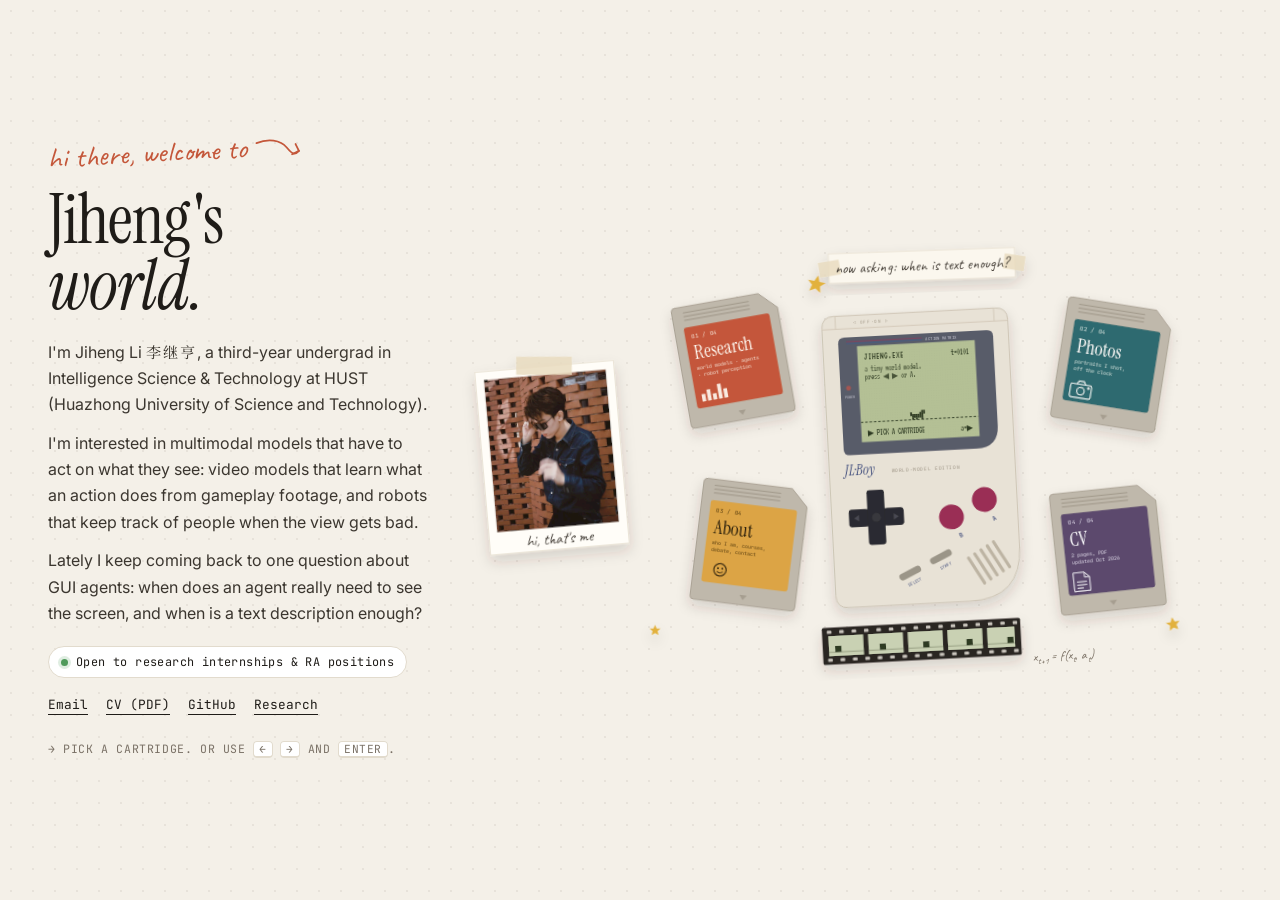
==== index.html @ 92787784 "Personal homepage: console landing, research, photos, about, CV Co-Authored-By: Claude Opus 5.5 <nor" ====
<!DOCTYPE html>
<html lang="en">
<head>
<meta charset="UTF-8">
<meta name="viewport" content="width=device-width, initial-scale=1.0">
<title>Jiheng Li</title>
<meta name="description" content="Jiheng Li (李继亨) — undergraduate at HUST working on world models from gameplay video, GUI agent evaluation and robot perception.">
<link rel="preconnect" href="https://fonts.googleapis.com">
<link rel="preconnect" href="https://fonts.gstatic.com" crossorigin>
<link href="https://fonts.googleapis.com/css2?family=Instrument+Serif:ital@0;1&family=Inter:wght@400;500;600&family=JetBrains+Mono:wght@400;500&family=VT323&family=Caveat:wght@500&display=swap" rel="stylesheet">
<link href="https://fonts.googleapis.com/css2?family=Noto+Serif+SC:wght@500&text=李继亨&display=swap" rel="stylesheet">
<link rel="stylesheet" href="assets/style.css">
<style>
  body { overflow-x: hidden; }

  .home {
    min-height: 100vh;
    display: grid;
    grid-template-columns: minmax(300px, 400px) minmax(0, 1fr);
    align-items: center;
    gap: 24px;
    max-width: 1400px;
    margin: 0 auto;
    padding: 24px 48px;
  }

  .hello {
    font-family: 'Caveat', cursive; font-size: 1.85rem; line-height: 1;
    color: var(--terracotta);
    transform: rotate(-3deg); transform-origin: left center;
    margin-bottom: 14px;
    display: inline-flex; align-items: center; gap: 8px;
  }
  .hello svg { width: 46px; height: 22px; }
  .intro h1 {
    font-family: var(--serif);
    font-weight: 400;
    font-size: clamp(3.2rem, 5.4vw, 5rem);
    line-height: .95;
    letter-spacing: -1px;
  }
  .intro h1 em { font-style: italic; }
  .who { margin: 20px 0 12px; }
  .who .cn { font-family: 'Noto Serif SC', serif; letter-spacing: 2px; font-size: .95rem; }
  .intro p.lede { font-size: 1rem; line-height: 1.65; color: var(--ink-2); max-width: 38ch; }
  .intro p.lede + p.lede { margin-top: 12px; }
  .open-to {
    display: inline-flex; align-items: center; gap: 8px;
    margin-top: 20px;
    font-family: var(--mono); font-size: .74rem; letter-spacing: .4px;
    background: #fff; border: 1px solid var(--line);
    padding: 7px 12px; border-radius: 999px;
  }
  .open-to i { width: 7px; height: 7px; border-radius: 50%; background: #4f9a5b; box-shadow: 0 0 0 3px rgba(79,154,91,.18); }
  .links { display: flex; flex-wrap: wrap; gap: 8px 18px; margin-top: 18px; }
  .links a {
    font-family: var(--mono); font-size: .8rem; color: var(--ink);
    text-decoration: none; border-bottom: 1px solid var(--ink);
    padding-bottom: 1px;
  }
  .links a:hover { color: var(--terracotta); border-color: var(--terracotta); }
  .hint { margin-top: 26px; font-family: var(--mono); font-size: .72rem; color: var(--muted); letter-spacing: .6px; text-transform: uppercase; }
  .hint kbd {
    font-family: var(--mono); font-size: .7rem;
    border: 1px solid var(--line); border-bottom-width: 2px; border-radius: 4px;
    padding: 0 5px; background: #fff;
  }

  @media (max-height: 820px) { .hint { display: none; } }

  /* ---------- the scene ---------- */
  .scene { width: 100%; max-height: 92vh; display: block; overflow: visible; }
  .scene text { user-select: none; }
  .obj { filter: url(#shadow); }

  .cart { cursor: pointer; outline: none; }
  .cart .lift {
    transform-box: fill-box; transform-origin: center;
    transition: transform .35s cubic-bezier(.34,1.56,.64,1), filter .35s;
  }
  .snap { cursor: pointer; outline: none; }
  .snap .lift {
    transform-box: fill-box; transform-origin: center;
    transition: transform .35s cubic-bezier(.34,1.56,.64,1), filter .35s;
  }
  .snap:focus-visible .frame { stroke: var(--ink); stroke-width: 2.5; }
  .snap:hover .lift, .snap:focus-visible .lift,
  .cart:hover .lift, .cart:focus-visible .lift, .cart.active .lift {
    transform: translateY(-14px) scale(1.06);
    filter: url(#shadow-hi);
  }
  .cart:focus-visible .label-bg { stroke: var(--ink); stroke-width: 2.5; }
  .cart.inserting .lift { transition: transform .45s ease-in; }

  .dpad, .btn { cursor: pointer; }
  .btn:active, .dpad rect:active { opacity: .75; }

  #screen-info { display: none; }
  .screen-on #screen-idle { display: none; }
  .screen-on #screen-info { display: inline; }
  .blink { animation: blink 1.1s steps(2, start) infinite; }
  @keyframes blink { to { visibility: hidden; } }

  /* ---------- mobile ---------- */
  .mobile-list { display: none; }
  @media (max-width: 900px) {
    .home { grid-template-columns: 1fr; padding: 28px 16px 40px; gap: 8px; min-height: 0; }
    .intro h1 { font-size: 3.4rem; }
    .hint { display: none; }
    .open-to { border-radius: 10px; align-items: flex-start; }
    .open-to i { margin-top: 5px; flex: none; }
    .scene { max-height: none; margin: 0 -8px; width: calc(100% + 16px); }
    .mobile-list { display: grid; gap: 12px; }
    .mobile-list a {
      display: flex; align-items: center; gap: 14px;
      background: #fff; border: 1px solid var(--line); border-radius: 10px;
      padding: 14px 16px; text-decoration: none; color: var(--ink);
    }
    .mobile-list .sw { width: 10px; align-self: stretch; border-radius: 3px; }
    .mobile-list b { font-family: var(--serif); font-weight: 400; font-size: 1.35rem; display: block; }
    .mobile-list span { font-size: .82rem; color: var(--muted); }
  }
</style>
</head>
<body>

<main class="home">
  <section class="intro">
    <div class="hello">hi there, welcome to
      <svg viewBox="0 0 46 22" fill="none" stroke="currentColor" stroke-width="1.8" stroke-linecap="round" aria-hidden="true"><path d="M2 6 C 14 2, 26 4, 32 12 S 40 20, 44 16"/><path d="M37 19 L44 16 L41 9"/></svg>
    </div>
    <h1>Jiheng's<br><em>world.</em></h1>
    <p class="lede who">I'm Jiheng Li <span class="cn">李继亨</span>, a third-year undergrad in Intelligence Science &amp; Technology at HUST (Huazhong University of Science and Technology).</p>
    <p class="lede">I'm interested in multimodal models that have to act on what they see: video models that learn what an action does from gameplay footage, and robots that keep track of people when the view gets bad.</p>
    <p class="lede">Lately I keep coming back to one question about GUI agents: when does an agent really need to see the screen, and when is a text description enough?</p>
    <div class="open-to"><i></i>Open to research internships &amp; RA positions</div>
    <div class="links">
      <a href="mailto:ljh20050406@163.com">Email</a>
      <a href="cv.pdf">CV (PDF)</a>
      <a href="https://github.com/lijiheng972-hub">GitHub</a>
      <a href="research.html">Research</a>
    </div>
    <div class="hint">→ Pick a cartridge. Or use <kbd>←</kbd> <kbd>→</kbd> and <kbd>Enter</kbd>.</div>
  </section>

  <svg class="scene" viewBox="-225 0 1225 720" role="group" aria-label="A photo of Jiheng next to a handheld console surrounded by four cartridges: Research, Photos, About, CV">
    <defs>
      <filter id="shadow" x="-30%" y="-30%" width="160%" height="170%">
        <feDropShadow dx="0" dy="10" stdDeviation="10" flood-color="#3a2f22" flood-opacity=".16"/>
      </filter>
      <filter id="shadow-hi" x="-30%" y="-30%" width="160%" height="180%">
        <feDropShadow dx="0" dy="26" stdDeviation="18" flood-color="#3a2f22" flood-opacity=".28"/>
      </filter>
      <clipPath id="screen-clip"><rect x="-95" y="-185" width="190" height="155"/></clipPath>
      <pattern id="dots" width="4" height="4" patternUnits="userSpaceOnUse">
        <circle cx="1" cy="1" r=".6" fill="#2f3b23" opacity=".08"/>
      </pattern>
      <!-- one cartridge shell, labels drawn on top per instance -->
      <g id="shell">
        <path d="M-85 -92 Q-85 -98 -79 -98 L58 -98 L85 -71 L85 92 Q85 98 79 98 L-79 98 Q-85 98 -85 92 Z" fill="#bfb8ab" stroke="#a69e90" stroke-width="1.5"/>
        <g stroke="#a69e90" stroke-width="2" stroke-linecap="round">
          <line x1="-66" y1="-88" x2="40" y2="-88"/><line x1="-66" y1="-82" x2="40" y2="-82"/><line x1="-66" y1="-76" x2="40" y2="-76"/>
        </g>
        <path d="M-6 82 L6 82 L0 90 Z" fill="#a69e90"/>
      </g>
    </defs>

    <!-- ===== decor: label tape above the console ===== -->
    <g class="obj" transform="translate(500 62) rotate(-2)">
      <rect x="-150" y="-24" width="300" height="48" fill="#fbf7ee" stroke="#e4dccb"/>
      <rect x="-166" y="-12" width="34" height="24" fill="#e9dcc0" opacity=".85" transform="rotate(-8 -149 0)"/>
      <rect x="132" y="-12" width="34" height="24" fill="#e9dcc0" opacity=".85" transform="rotate(10 149 0)"/>
      <text x="0" y="8" text-anchor="middle" font-family="Caveat" font-size="25" fill="#3b342c">now asking: when is text enough?</text>
    </g>

    <!-- ===== decor: film strip below the console ===== -->
    <g class="obj" transform="translate(500 668) rotate(-3)">
      <rect x="-160" y="-30" width="320" height="60" rx="3" fill="#2a2724"/>
      <g fill="#f1ece2" opacity=".8">
        <rect x="-152" y="-25" width="7" height="5" rx="1"/><rect x="-132" y="-25" width="7" height="5" rx="1"/><rect x="-112" y="-25" width="7" height="5" rx="1"/><rect x="-92" y="-25" width="7" height="5" rx="1"/><rect x="-72" y="-25" width="7" height="5" rx="1"/><rect x="-52" y="-25" width="7" height="5" rx="1"/><rect x="-32" y="-25" width="7" height="5" rx="1"/><rect x="-12" y="-25" width="7" height="5" rx="1"/><rect x="8" y="-25" width="7" height="5" rx="1"/><rect x="28" y="-25" width="7" height="5" rx="1"/><rect x="48" y="-25" width="7" height="5" rx="1"/><rect x="68" y="-25" width="7" height="5" rx="1"/><rect x="88" y="-25" width="7" height="5" rx="1"/><rect x="108" y="-25" width="7" height="5" rx="1"/><rect x="128" y="-25" width="7" height="5" rx="1"/><rect x="148" y="-25" width="7" height="5" rx="1"/>
        <rect x="-152" y="20" width="7" height="5" rx="1"/><rect x="-132" y="20" width="7" height="5" rx="1"/><rect x="-112" y="20" width="7" height="5" rx="1"/><rect x="-92" y="20" width="7" height="5" rx="1"/><rect x="-72" y="20" width="7" height="5" rx="1"/><rect x="-52" y="20" width="7" height="5" rx="1"/><rect x="-32" y="20" width="7" height="5" rx="1"/><rect x="-12" y="20" width="7" height="5" rx="1"/><rect x="8" y="20" width="7" height="5" rx="1"/><rect x="28" y="20" width="7" height="5" rx="1"/><rect x="48" y="20" width="7" height="5" rx="1"/><rect x="68" y="20" width="7" height="5" rx="1"/><rect x="88" y="20" width="7" height="5" rx="1"/><rect x="108" y="20" width="7" height="5" rx="1"/><rect x="128" y="20" width="7" height="5" rx="1"/><rect x="148" y="20" width="7" height="5" rx="1"/>
      </g>
      <!-- five frames: a block drifting right, i.e. the consequence of pressing → -->
      <g>
        <rect x="-150" y="-16" width="56" height="32" fill="#c9d1b3"/><rect x="-86" y="-16" width="56" height="32" fill="#c9d1b3"/><rect x="-22" y="-16" width="56" height="32" fill="#c9d1b3"/><rect x="42" y="-16" width="56" height="32" fill="#c9d1b3"/><rect x="106" y="-16" width="44" height="32" fill="#c9d1b3"/>
        <g fill="#2f3b23"><rect x="-140" y="0" width="10" height="10"/><rect x="-68" y="0" width="10" height="10"/><rect x="2" y="0" width="10" height="10"/><rect x="72" y="0" width="10" height="10"/><rect x="138" y="0" width="10" height="10"/></g>
        <g stroke="#2f3b23" stroke-width="1" opacity=".5"><line x1="-150" y1="10" x2="-94" y2="10"/><line x1="-86" y1="10" x2="-30" y2="10"/><line x1="-22" y1="10" x2="34" y2="10"/><line x1="42" y1="10" x2="98" y2="10"/><line x1="106" y1="10" x2="150" y2="10"/></g>
      </g>
    </g>
    <text x="680" y="700" font-family="Caveat" font-size="21" fill="#7a7064" transform="rotate(-3 680 700)">x<tspan dy="5" font-size="14">t+1</tspan><tspan dy="-5"> = f(x</tspan><tspan dy="5" font-size="14">t</tspan><tspan dy="-5">, a</tspan><tspan dy="5" font-size="14">t</tspan><tspan dy="-5">)</tspan></text>

    <!-- ===== decor: stars ===== -->
    <g fill="#e2b13c" class="obj">
      <path transform="translate(330 92) scale(.9) rotate(12)" d="M0 -16 L4.7 -5 L16 -4.9 L7.4 2.6 L10 14 L0 8 L-10 14 L-7.4 2.6 L-16 -4.9 L-4.7 -5 Z"/>
      <path transform="translate(905 640) scale(.7) rotate(-10)" d="M0 -16 L4.7 -5 L16 -4.9 L7.4 2.6 L10 14 L0 8 L-10 14 L-7.4 2.6 L-16 -4.9 L-4.7 -5 Z"/>
      <path transform="translate(70 650) scale(.55)" d="M0 -16 L4.7 -5 L16 -4.9 L7.4 2.6 L10 14 L0 8 L-10 14 L-7.4 2.6 L-16 -4.9 L-4.7 -5 Z"/>
    </g>

    <!-- ===== the console ===== -->
    <g class="obj" transform="translate(500 372) rotate(-3)">
      <path d="M-150 -215 Q-150 -235 -130 -235 L130 -235 Q150 -235 150 -215 L150 150 Q150 235 65 235 L-130 235 Q-150 235 -150 215 Z" fill="#e8e2d6" stroke="#cbc2b2" stroke-width="1.5"/>
      <line x1="-150" y1="-214" x2="150" y2="-214" stroke="#d2c9b9" stroke-width="1.5"/>
      <line x1="-128" y1="-214" x2="-128" y2="-235" stroke="#d2c9b9" stroke-width="1.5"/>
      <line x1="128" y1="-214" x2="128" y2="-235" stroke="#d2c9b9" stroke-width="1.5"/>
      <text x="-100" y="-221" font-family="JetBrains Mono" font-size="7" fill="#a59c8c" letter-spacing="1">◁ OFF·ON ▷</text>

      <!-- bezel -->
      <path d="M-125 -190 Q-125 -200 -115 -200 L115 -200 Q125 -200 125 -190 L125 -46 Q125 -10 89 -10 L-115 -10 Q-125 -10 -125 -20 Z" fill="#585b69"/>
      <line x1="-112" y1="-193" x2="10" y2="-193" stroke="#8c3f5c" stroke-width="1.2"/>
      <line x1="-112" y1="-190" x2="10" y2="-190" stroke="#3f5b8c" stroke-width="1.2"/>
      <text x="16" y="-189" font-family="JetBrains Mono" font-size="6.5" fill="#c4c6cf" letter-spacing=".6">ACTION MATRIX</text>
      <circle cx="-112" cy="-118" r="4" fill="#e0533f"><animate attributeName="opacity" values="1;.55;1" dur="2.4s" repeatCount="indefinite"/></circle>
      <text x="-118" y="-102" font-family="JetBrains Mono" font-size="5.5" fill="#c4c6cf">POWER</text>

      <!-- screen -->
      <rect x="-95" y="-185" width="190" height="155" fill="#b4c095"/>
      <g clip-path="url(#screen-clip)" id="screen" font-family="VT323" fill="#2f3b23">
        <rect x="-95" y="-185" width="190" height="155" fill="url(#dots)"/>
        <g id="screen-idle">
          <text x="-84" y="-163" font-size="15">JIHENG.EXE</text>
          <text x="84" y="-163" font-size="13" text-anchor="end" id="frame-no">t=0000</text>
          <text x="-84" y="-144" font-size="13" opacity=".8">a tiny world model.</text>
          <text x="-84" y="-131" font-size="13" opacity=".8">press ◀ ▶ or A.</text>
          <line x1="-95" y1="-62" x2="95" y2="-62" stroke="#2f3b23" stroke-width="1.5" stroke-dasharray="4 3"/>
          <g id="dog"></g>
          <text x="-84" y="-40" font-size="13" class="blink">▶ PICK A CARTRIDGE</text>
          <text x="84" y="-40" font-size="13" text-anchor="end" id="action-readout">a=▶</text>
        </g>
        <g id="screen-info">
          <rect x="-95" y="-185" width="190" height="22" fill="#2f3b23"/>
          <text x="-84" y="-169" font-size="15" fill="#b4c095" id="info-title">RESEARCH</text>
          <text x="84" y="-169" font-size="13" fill="#b4c095" text-anchor="end" id="info-count"></text>
          <text x="-84" y="-144" font-size="14" id="info-1"></text>
          <text x="-84" y="-129" font-size="14" id="info-2"></text>
          <text x="-84" y="-114" font-size="14" id="info-3"></text>
          <text x="-84" y="-99" font-size="14" id="info-4"></text>
          <text x="-84" y="-40" font-size="13" class="blink" id="info-cta">PRESS A TO LOAD</text>
        </g>
      </g>

      <text x="-125" y="22" font-family="Instrument Serif" font-style="italic" font-size="22" fill="#3d4a7a">JL·Boy</text>
      <text x="-50" y="21" font-family="JetBrains Mono" font-size="7.5" fill="#9a9182" letter-spacing="1">WORLD-MODEL EDITION</text>

      <!-- d-pad -->
      <g class="dpad" transform="translate(-78 92)">
        <rect x="-14" y="-44" width="28" height="88" rx="4" fill="#2b2b30" data-act="up"/>
        <rect x="-44" y="-14" width="88" height="28" rx="4" fill="#2b2b30"/>
        <rect x="-44" y="-14" width="30" height="28" rx="4" fill="#2b2b30" data-act="left"/>
        <rect x="14" y="-14" width="30" height="28" rx="4" fill="#2b2b30" data-act="right"/>
        <circle r="7" fill="#38383e"/>
        <path d="M-36 0 L-28 -5 L-28 5 Z M36 0 L28 -5 L28 5 Z" fill="#4a4a52" pointer-events="none"/>
      </g>

      <!-- A / B -->
      <g transform="rotate(-25 70 85)">
        <circle class="btn" cx="40" cy="85" r="20" fill="#9a2f55" data-act="b"/>
        <circle class="btn" cx="100" cy="85" r="20" fill="#9a2f55" data-act="a"/>
        <text x="40" y="122" text-anchor="middle" font-family="JetBrains Mono" font-size="10" fill="#3d4a7a" font-weight="500">B</text>
        <text x="100" y="122" text-anchor="middle" font-family="JetBrains Mono" font-size="10" fill="#3d4a7a" font-weight="500">A</text>
      </g>

      <!-- select / start -->
      <g transform="rotate(-25 0 172)">
        <rect x="-50" y="166" width="38" height="11" rx="5.5" fill="#9b9588"/>
        <rect x="6" y="166" width="38" height="11" rx="5.5" fill="#9b9588"/>
        <text x="-31" y="190" text-anchor="middle" font-family="JetBrains Mono" font-size="6.5" fill="#3d4a7a" letter-spacing=".8">SELECT</text>
        <text x="25" y="190" text-anchor="middle" font-family="JetBrains Mono" font-size="6.5" fill="#3d4a7a" letter-spacing=".8">START</text>
      </g>

      <!-- speaker -->
      <g transform="translate(96 176) rotate(-30)" stroke="#bdb4a3" stroke-width="5" stroke-linecap="round">
        <line x1="-20" y1="-24" x2="-20" y2="24"/><line x1="-8" y1="-24" x2="-8" y2="24"/><line x1="4" y1="-24" x2="4" y2="24"/><line x1="16" y1="-24" x2="16" y2="24"/><line x1="28" y1="-24" x2="28" y2="24"/>
      </g>
    </g>

    <!-- ===== a photo of me, taped down; opens About ===== -->
    <a class="snap" href="about.html" transform="translate(-96 372) rotate(-5) scale(1.12)" aria-label="Photo of Jiheng, open About">
      <g class="lift obj">
        <rect class="frame" x="-100" y="-132" width="200" height="264" fill="#fffdf8" stroke="#e7dfcf"/>
        <image href="assets/me-home.jpg" x="-88" y="-120" width="176" height="220" preserveAspectRatio="xMidYMid slice"/>
        <text x="0" y="124" text-anchor="middle" font-family="Caveat" font-size="23" fill="#3b342c">hi, that's me</text>
        <rect x="-40" y="-146" width="80" height="26" fill="#e9dcc0" opacity=".85" transform="rotate(5 0 -133)"/>
      </g>
    </a>

    <!-- ===== cartridges ===== -->
    <a class="cart" href="research.html" data-key="research" transform="translate(196 214) rotate(-10)" aria-label="Research">
      <g class="lift obj">
        <use href="#shell"/>
        <rect class="label-bg" x="-70" y="-64" width="140" height="132" rx="4" fill="#c4573a"/>
        <text x="-60" y="-46" font-family="JetBrains Mono" font-size="9" fill="#f6e6dc" letter-spacing="1.2">01 / 04</text>
        <text x="-60" y="-12" font-family="Instrument Serif" font-size="31" fill="#fffaf3">Research</text>
        <text x="-60" y="6" font-family="JetBrains Mono" font-size="8" fill="#f6e6dc">world models · agents</text>
        <text x="-60" y="17" font-family="JetBrains Mono" font-size="8" fill="#f6e6dc">· robot perception</text>
        <g transform="translate(-60 34)" fill="#fffaf3" opacity=".9">
          <rect x="0" y="12" width="6" height="12"/><rect x="9" y="6" width="6" height="18"/><rect x="18" y="14" width="6" height="10"/><rect x="27" y="0" width="6" height="24"/><rect x="36" y="9" width="6" height="15"/>
        </g>
      </g>
    </a>

    <a class="cart" href="photos.html" data-key="photos" transform="translate(806 222) rotate(9)" aria-label="Photos">
      <g class="lift obj">
        <use href="#shell"/>
        <rect class="label-bg" x="-70" y="-64" width="140" height="132" rx="4" fill="#2f6b6f"/>
        <text x="-60" y="-46" font-family="JetBrains Mono" font-size="9" fill="#d5e6e3" letter-spacing="1.2">02 / 04</text>
        <text x="-60" y="-12" font-family="Instrument Serif" font-size="31" fill="#f7fbfa">Photos</text>
        <text x="-60" y="6" font-family="JetBrains Mono" font-size="8" fill="#d5e6e3">portraits I shot,</text>
        <text x="-60" y="17" font-family="JetBrains Mono" font-size="8" fill="#d5e6e3">off the clock</text>
        <g transform="translate(-60 34)" fill="none" stroke="#f7fbfa" stroke-width="1.8" opacity=".9">
          <rect x="0" y="5" width="34" height="22" rx="3"/><path d="M10 5 L13 0 H21 L24 5"/><circle cx="17" cy="16" r="6"/><circle cx="29" cy="10" r="1" fill="#f7fbfa"/>
        </g>
      </g>
    </a>

    <a class="cart" href="about.html" data-key="about" transform="translate(222 512) rotate(7)" aria-label="About me">
      <g class="lift obj">
        <use href="#shell"/>
        <rect class="label-bg" x="-70" y="-64" width="140" height="132" rx="4" fill="#dca444"/>
        <text x="-60" y="-46" font-family="JetBrains Mono" font-size="9" fill="#5a3f12" letter-spacing="1.2">03 / 04</text>
        <text x="-60" y="-12" font-family="Instrument Serif" font-size="31" fill="#2a1f0c">About</text>
        <text x="-60" y="6" font-family="JetBrains Mono" font-size="8" fill="#5a3f12">who I am, courses,</text>
        <text x="-60" y="17" font-family="JetBrains Mono" font-size="8" fill="#5a3f12">debate, contact</text>
        <g transform="translate(-42 46)" fill="#2a1f0c" opacity=".85">
          <circle r="10" fill="none" stroke="#2a1f0c" stroke-width="2"/><circle cx="-3.5" cy="-2" r="1.6"/><circle cx="3.5" cy="-2" r="1.6"/>
          <path d="M-4.5 3.5 Q0 7.5 4.5 3.5" fill="none" stroke="#2a1f0c" stroke-width="1.6" stroke-linecap="round"/>
        </g>
      </g>
    </a>

    <a class="cart" href="cv.pdf" data-key="cv" transform="translate(800 520) rotate(-6)" aria-label="CV, PDF">
      <g class="lift obj">
        <use href="#shell"/>
        <rect class="label-bg" x="-70" y="-64" width="140" height="132" rx="4" fill="#5b4a6d"/>
        <text x="-60" y="-46" font-family="JetBrains Mono" font-size="9" fill="#e2d9ea" letter-spacing="1.2">04 / 04</text>
        <text x="-60" y="-12" font-family="Instrument Serif" font-size="31" fill="#fbf8fd">CV</text>
        <text x="-60" y="6" font-family="JetBrains Mono" font-size="8" fill="#e2d9ea">2 pages, PDF</text>
        <text x="-60" y="17" font-family="JetBrains Mono" font-size="8" fill="#e2d9ea">updated Oct 2026</text>
        <g transform="translate(-60 32)" fill="none" stroke="#fbf8fd" stroke-width="1.6" opacity=".9">
          <path d="M0 0 H18 L26 8 V30 H0 Z"/><path d="M18 0 V8 H26"/><line x1="5" y1="15" x2="21" y2="15"/><line x1="5" y1="20" x2="21" y2="20"/><line x1="5" y1="25" x2="15" y2="25"/>
        </g>
      </g>
    </a>
  </svg>

  <nav class="mobile-list" aria-label="Sections">
    <a href="research.html"><i class="sw" style="background:#c4573a"></i><div><b>Research</b><span>World models, GUI agents, robot perception</span></div></a>
    <a href="photos.html"><i class="sw" style="background:#2f6b6f"></i><div><b>Photos</b><span>Portraits I shot, off the clock</span></div></a>
    <a href="about.html"><i class="sw" style="background:#dca444"></i><div><b>About</b><span>Who I am, courses, contact</span></div></a>
    <a href="cv.pdf"><i class="sw" style="background:#5b4a6d"></i><div><b>CV</b><span>2 pages, PDF</span></div></a>
  </nav>
</main>

<script>
(() => {
  const PREVIEW = {
    research: { count: '5 ENTRIES', lines: ['> GUI agent evaluation', '> robot perception @NCSU', '> gameplay world models', '> LLM hallucination'], cta: 'PRESS A TO LOAD' },
    photos:   { count: '50 SHOTS', lines: ['> portrait photography', '> mountains, old rooms,', '  stairwells, streets', ''], cta: 'PRESS A TO LOAD' },
    about:    { count: 'Y3 @HUST', lines: ['> intelligence sci. &', '  technology, GPA 4.28', '> debate team captain', '> contact info'], cta: 'PRESS A TO LOAD' },
    cv:       { count: 'PDF', lines: ['> 2 pages, English', '> updated Oct 2026', '', ''], cta: 'PRESS A TO OPEN' },
  };

  const svg = document.querySelector('.scene');
  const screen = document.getElementById('screen');
  const carts = [...document.querySelectorAll('.cart')];
  let current = -1;

  function show(key) {
    const p = PREVIEW[key];
    if (!p) { screen.classList.remove('screen-on'); return; }
    document.getElementById('info-title').textContent = key.toUpperCase();
    document.getElementById('info-count').textContent = p.count;
    p.lines.forEach((l, i) => document.getElementById('info-' + (i + 1)).textContent = l);
    document.getElementById('info-cta').textContent = p.cta;
    screen.classList.add('screen-on');
  }

  carts.forEach((c, i) => {
    c.addEventListener('mouseenter', () => { select(i, false); });
    c.addEventListener('mouseleave', () => { select(-1, false); });
    c.addEventListener('focus', () => select(i, false));
    c.addEventListener('blur', () => select(-1, false));
    c.addEventListener('click', e => { e.preventDefault(); load(i); });
  });

  function select(i, focus) {
    current = i;
    carts.forEach((c, j) => c.classList.toggle('active', j === i));
    show(i >= 0 ? carts[i].dataset.key : null);
    if (focus && i >= 0) carts[i].focus({ preventScroll: true });
  }

  // slide the cartridge toward the console slot, then follow the link
  function load(i) {
    const c = carts[i];
    const reduce = matchMedia('(prefers-reduced-motion: reduce)').matches;
    if (reduce) { location.href = c.getAttribute('href'); return; }
    const box = c.getBBox();
    const m = c.getCTM(), s = svg.getScreenCTM();
    const local = svg.createSVGPoint(); local.x = box.x + box.width / 2; local.y = box.y + box.height / 2;
    const p = local.matrixTransform(s.inverse().multiply(m));
    const dx = 500 - p.x, dy = 110 - p.y;
    c.classList.add('inserting');
    c.querySelector('.lift').style.transform = `translate(${dx * .35}px, ${dy * .35}px) scale(.9)`;
    c.querySelector('.lift').style.opacity = '.6';
    setTimeout(() => location.href = c.getAttribute('href'), 320);
  }

  const snap = document.querySelector('.snap');
  snap.addEventListener('mouseenter', () => show('about'));
  snap.addEventListener('mouseleave', () => show(null));
  snap.addEventListener('focus', () => show('about'));
  snap.addEventListener('blur', () => show(null));

  addEventListener('keydown', e => {
    if (e.key === 'ArrowRight' || e.key === 'ArrowDown') { select((current + 1) % carts.length, true); e.preventDefault(); }
    else if (e.key === 'ArrowLeft' || e.key === 'ArrowUp') { select((current - 1 + carts.length) % carts.length, true); e.preventDefault(); }
    else if (e.key === 'Enter' && current >= 0) { load(current); }
  });

  /* ---- the little world on the screen: a pixel dog you can steer ---- */
  const SPRITE = [
    ['......##', '#....###', '#######.', '.######.', '.#.#..#.'],
    ['......##', '#....###', '#######.', '.######.', '#.#..#.#'],
  ];
  const PX = 3, GROUND = -62;
  const dog = document.getElementById('dog');
  const frames = SPRITE.map(rows => {
    const g = document.createElementNS('http://www.w3.org/2000/svg', 'g');
    rows.forEach((r, y) => [...r].forEach((ch, x) => {
      if (ch !== '#') return;
      const rect = document.createElementNS('http://www.w3.org/2000/svg', 'rect');
      rect.setAttribute('x', x * PX); rect.setAttribute('y', y * PX - rows.length * PX);
      rect.setAttribute('width', PX); rect.setAttribute('height', PX);
      g.appendChild(rect);
    }));
    dog.appendChild(g);
    return g;
  });

  let x = -60, dir = 1, vy = 0, y = 0, t = 0;
  const readout = document.getElementById('action-readout');
  const frameNo = document.getElementById('frame-no');
  let lastAct = '▶';

  function act(a) {
    if (a === 'left') { dir = -1; lastAct = '◀'; }
    if (a === 'right') { dir = 1; lastAct = '▶'; }
    if (a === 'a' && y === 0) { vy = -5.5; lastAct = 'A'; }
    if (a === 'b') { dir = 0; lastAct = 'B'; }
    if (a === 'up' && y === 0) { vy = -5.5; lastAct = '▲'; }
    readout.textContent = 'a=' + lastAct;
  }
  document.querySelectorAll('[data-act]').forEach(el =>
    el.addEventListener('click', () => {
      if (el.dataset.act === 'a' && current >= 0) return load(current);
      screen.classList.remove('screen-on');
      act(el.dataset.act);
    }));

  function tick() {
    t++;
    x += dir * 0.9;
    if (x > 70) dir = -1;
    if (x < -88) dir = 1;
    vy += 0.45; y = Math.min(0, y + vy); if (y === 0) vy = 0;
    const f = (dir !== 0 && Math.floor(t / 8) % 2) ? 1 : 0;
    frames[0].style.display = f ? 'none' : '';
    frames[1].style.display = f ? '' : 'none';
    const flip = dir < 0 ? `translate(${24},0) scale(-1,1)` : '';
    dog.setAttribute('transform', `translate(${x.toFixed(1)} ${(GROUND + y).toFixed(1)}) ${flip}`);
    if (t % 4 === 0) frameNo.textContent = 't=' + String(Math.floor(t / 4) % 10000).padStart(4, '0');
    requestAnimationFrame(tick);
  }
  if (!matchMedia('(prefers-reduced-motion: reduce)').matches) requestAnimationFrame(tick);
  else dog.setAttribute('transform', `translate(-20 ${GROUND})`);
})();
</script>
</body>
</html>
---- assets/style.css ----
:root {
  --paper: #f4f0e8;
  --ink: #1f1c18;
  --ink-2: #3b362f;
  --muted: #7a7166;
  --line: #e2dbcd;
  --card: #fffdf9;
  --terracotta: #c4573a;
  --teal: #2f6b6f;
  --mustard: #dca444;
  --plum: #5b4a6d;
  --serif: 'Instrument Serif', Georgia, serif;
  --sans: 'Inter', -apple-system, 'PingFang SC', sans-serif;
  --mono: 'JetBrains Mono', ui-monospace, monospace;
}

* { box-sizing: border-box; margin: 0; padding: 0; }

body {
  background: var(--paper);
  background-image: radial-gradient(rgba(60, 48, 30, .07) 1px, transparent 1px);
  background-size: 22px 22px;
  color: var(--ink);
  font-family: var(--sans);
  -webkit-font-smoothing: antialiased;
}

.kicker {
  font-family: var(--mono);
  font-size: .72rem;
  letter-spacing: 1.6px;
  text-transform: uppercase;
  color: var(--muted);
}

a { color: inherit; }

/* ---------- sub pages ---------- */
.page { max-width: 980px; margin: 0 auto; padding: 40px 32px 96px; }

.topbar {
  display: flex; justify-content: space-between; align-items: center;
  gap: 16px; flex-wrap: wrap;
  margin-bottom: 56px;
}
.topbar .back {
  font-family: var(--serif); font-style: italic; font-size: 1.1rem;
  text-decoration: none; color: var(--ink-2);
}
.topbar .back:hover { color: var(--terracotta); }
.topbar nav { display: flex; gap: 6px; flex-wrap: wrap; }
.topbar nav a {
  font-family: var(--mono); font-size: .74rem; text-decoration: none;
  padding: 5px 11px; border-radius: 999px; border: 1px solid transparent; color: var(--ink-2);
}
.topbar nav a:hover { border-color: var(--line); background: #fff; }
.topbar nav a[aria-current] { background: var(--ink); color: var(--paper); }

.page-head { margin-bottom: 48px; }
.page-head h1 {
  font-family: var(--serif); font-weight: 400;
  font-size: clamp(2.8rem, 6vw, 4.4rem); line-height: 1; letter-spacing: -1px;
  margin-top: 10px;
}
.page-head h1 em { font-style: italic; }
.page-head p { margin-top: 16px; color: var(--ink-2); line-height: 1.65; max-width: 60ch; }

/* entry = a cartridge label laid flat */
.entries { display: grid; gap: 22px; }
.entry {
  display: grid;
  grid-template-columns: 150px minmax(0, 1fr);
  background: var(--card);
  border: 1px solid var(--line);
  border-radius: 10px;
  overflow: hidden;
  box-shadow: 0 1px 0 rgba(0,0,0,.02), 0 10px 30px -18px rgba(58,47,34,.35);
}
.entry .spine {
  background: var(--c, var(--terracotta));
  color: var(--on, #fffaf3);
  padding: 20px 18px;
  font-family: var(--mono); font-size: .72rem; line-height: 1.6;
  display: flex; flex-direction: column; gap: 6px;
}
.entry .spine .when { font-size: .78rem; font-weight: 500; }
.entry .spine .tag { opacity: .85; }
.entry .body { padding: 22px 26px 20px; }
.entry h2 { font-family: var(--serif); font-weight: 400; font-size: 1.75rem; line-height: 1.15; }
.entry .role { margin-top: 4px; font-size: .88rem; color: var(--muted); }
.entry .q { margin-top: 12px; font-family: var(--serif); font-style: italic; font-size: 1.15rem; color: var(--ink-2); line-height: 1.4; }
.entry p.sum { margin-top: 10px; line-height: 1.65; color: var(--ink-2); font-size: .95rem; }

.nums { display: flex; flex-wrap: wrap; gap: 10px; margin-top: 16px; }
.num {
  border: 1px dashed var(--line); border-radius: 8px; padding: 8px 12px;
  background: #fcfaf5;
}
.num b { display: block; font-family: var(--mono); font-weight: 500; font-size: 1.05rem; }
.num span { font-size: .74rem; color: var(--muted); }

.entry details { margin-top: 14px; }
.entry summary {
  cursor: pointer; list-style: none;
  font-family: var(--mono); font-size: .72rem; letter-spacing: .8px; text-transform: uppercase;
  color: var(--muted);
}
.entry summary::-webkit-details-marker { display: none; }
.entry summary::before { content: '▸ '; }
.entry details[open] summary::before { content: '▾ '; }
.entry summary:hover { color: var(--ink); }
.entry details ul { margin: 12px 0 2px 18px; display: grid; gap: 8px; }
.entry details li { line-height: 1.6; font-size: .92rem; color: var(--ink-2); }

.chips { display: flex; flex-wrap: wrap; gap: 6px; margin-top: 14px; }
.chips span {
  font-family: var(--mono); font-size: .7rem; color: var(--ink-2);
  background: #f1ece2; border-radius: 4px; padding: 3px 7px;
}

.section-label { margin: 56px 0 18px; }

@media (max-width: 700px) {
  .page { padding: 24px 16px 72px; }
  .topbar { margin-bottom: 36px; }
  .entry { grid-template-columns: 1fr; }
  .entry .spine { flex-direction: row; flex-wrap: wrap; gap: 4px 14px; padding: 12px 16px; }
  .entry .body { padding: 18px 16px; }
}
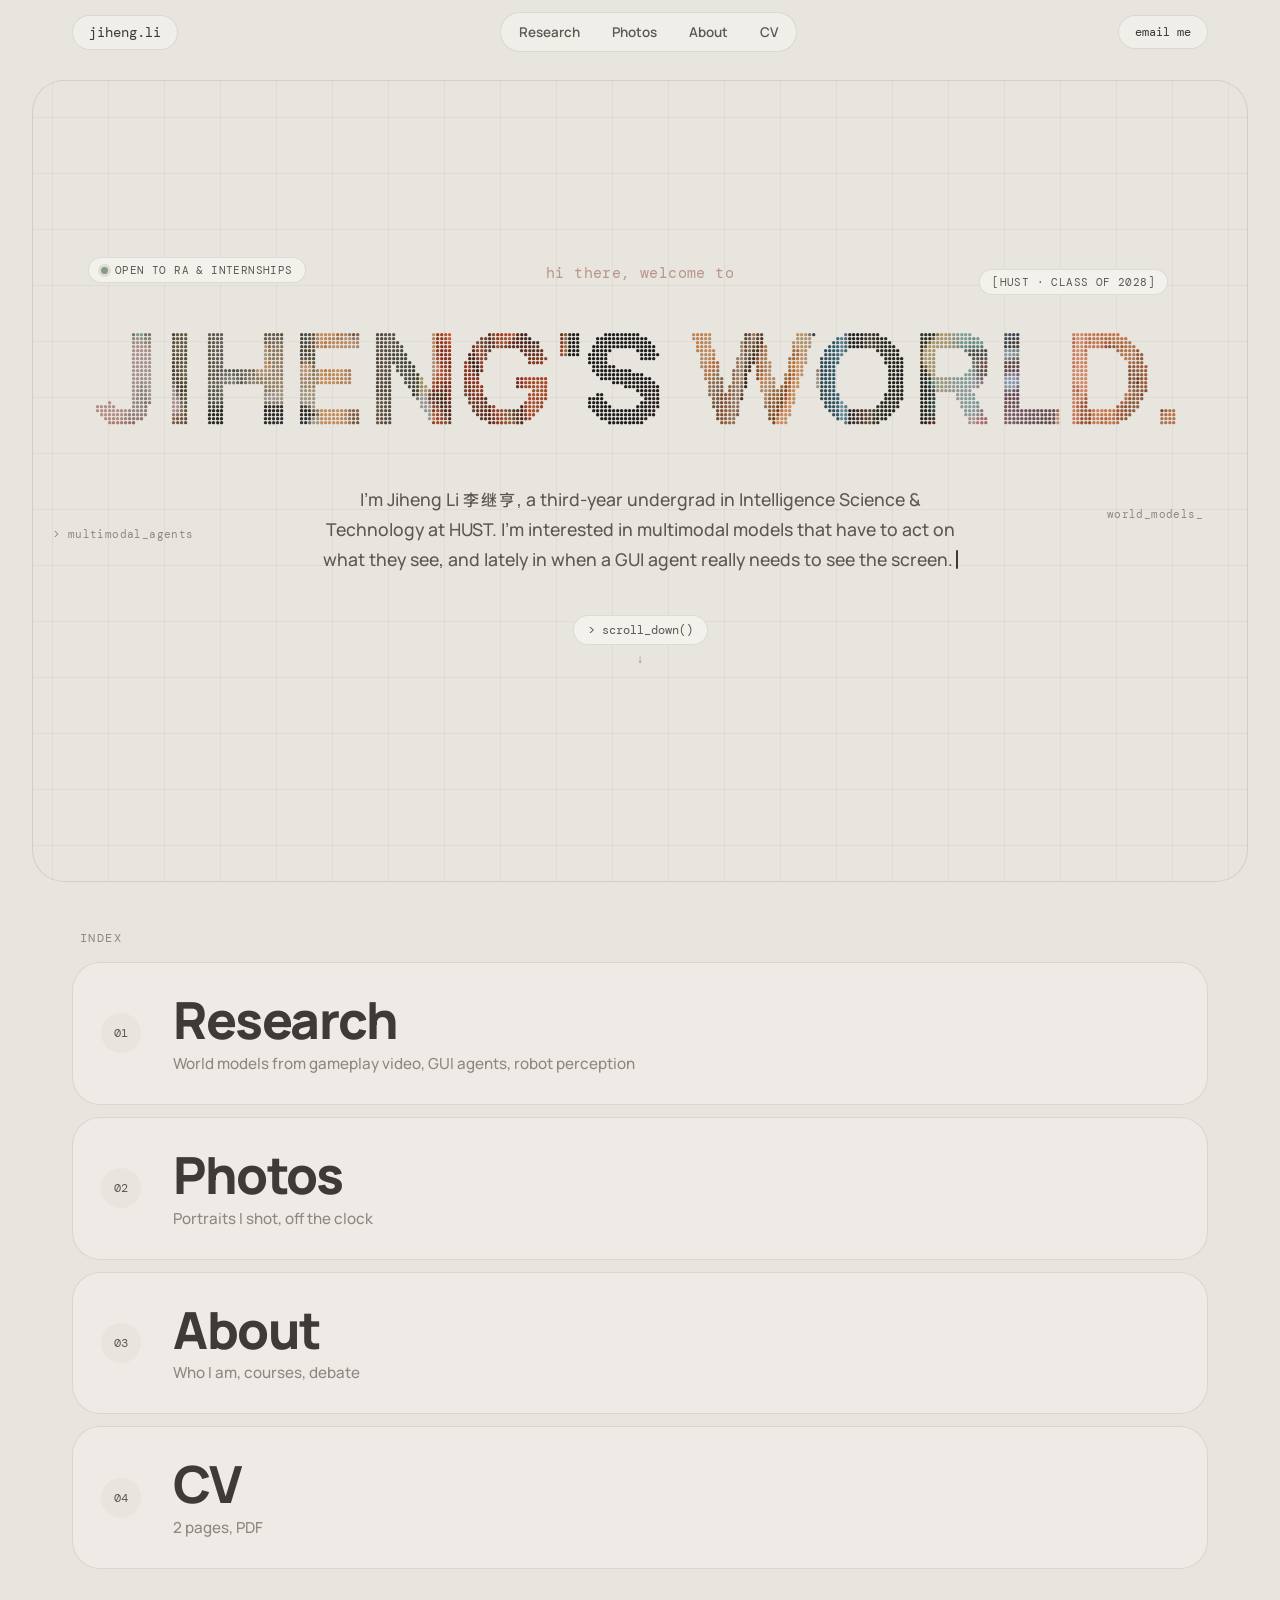
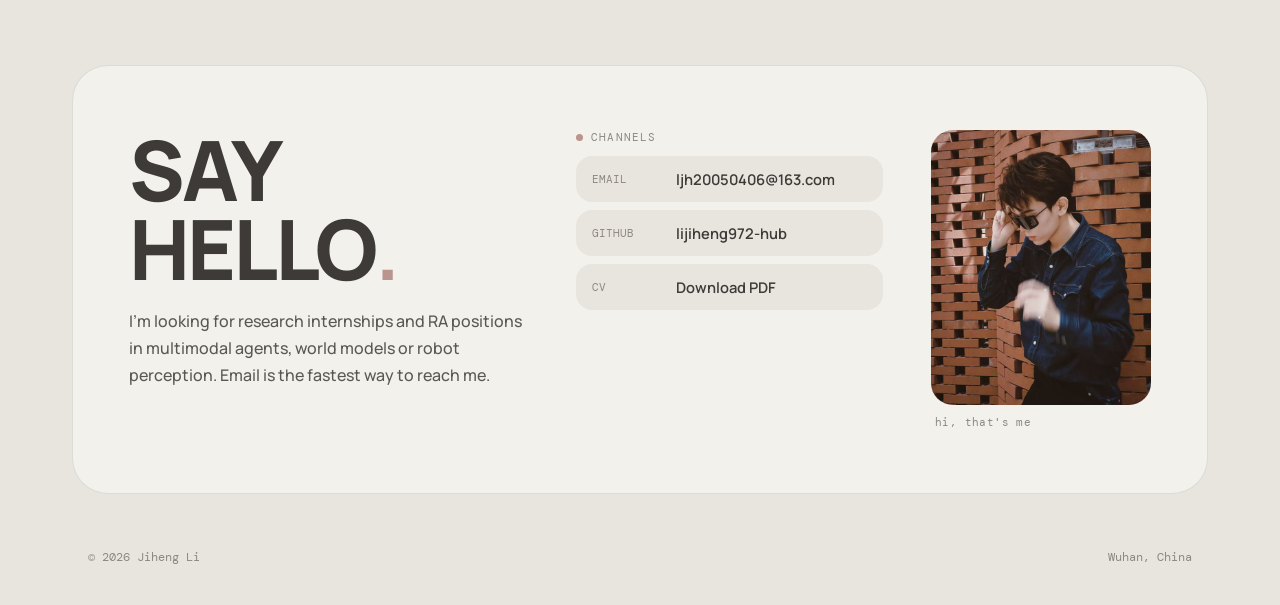
==== commit 5a4d117e: "Redesign: pixel-dot name hero, Morandi palette, Manrope, rounded layout Home page is now a particle " ====
--- a/index.html
+++ b/index.html
@@ -4,475 +4,352 @@
 <meta charset="UTF-8">
 <meta name="viewport" content="width=device-width, initial-scale=1.0">
 <title>Jiheng Li</title>
-<meta name="description" content="Jiheng Li (李继亨) — undergraduate at HUST working on world models from gameplay video, GUI agent evaluation and robot perception.">
+<meta name="description" content="Jiheng Li (李继亨) — undergraduate at HUST working on multimodal models, world models from gameplay video, GUI agents and robot perception.">
 <link rel="preconnect" href="https://fonts.googleapis.com">
 <link rel="preconnect" href="https://fonts.gstatic.com" crossorigin>
-<link href="https://fonts.googleapis.com/css2?family=Instrument+Serif:ital@0;1&family=Inter:wght@400;500;600&family=JetBrains+Mono:wght@400;500&family=VT323&family=Caveat:wght@500&display=swap" rel="stylesheet">
-<link href="https://fonts.googleapis.com/css2?family=Noto+Serif+SC:wght@500&text=李继亨&display=swap" rel="stylesheet">
-<link rel="stylesheet" href="assets/style.css">
+<link href="https://fonts.googleapis.com/css2?family=Manrope:wght@400;500;600;700;800&family=DM+Mono:wght@400;500&display=swap" rel="stylesheet">
+<link href="https://fonts.googleapis.com/css2?family=Noto+Sans+SC:wght@500&text=李继亨&display=swap" rel="stylesheet">
 <style>
-  body { overflow-x: hidden; }
-
-  .home {
-    min-height: 100vh;
-    display: grid;
-    grid-template-columns: minmax(300px, 400px) minmax(0, 1fr);
-    align-items: center;
-    gap: 24px;
-    max-width: 1400px;
-    margin: 0 auto;
-    padding: 24px 48px;
-  }
-
-  .hello {
-    font-family: 'Caveat', cursive; font-size: 1.85rem; line-height: 1;
-    color: var(--terracotta);
-    transform: rotate(-3deg); transform-origin: left center;
-    margin-bottom: 14px;
-    display: inline-flex; align-items: center; gap: 8px;
-  }
-  .hello svg { width: 46px; height: 22px; }
-  .intro h1 {
-    font-family: var(--serif);
-    font-weight: 400;
-    font-size: clamp(3.2rem, 5.4vw, 5rem);
-    line-height: .95;
-    letter-spacing: -1px;
-  }
-  .intro h1 em { font-style: italic; }
-  .who { margin: 20px 0 12px; }
-  .who .cn { font-family: 'Noto Serif SC', serif; letter-spacing: 2px; font-size: .95rem; }
-  .intro p.lede { font-size: 1rem; line-height: 1.65; color: var(--ink-2); max-width: 38ch; }
-  .intro p.lede + p.lede { margin-top: 12px; }
-  .open-to {
-    display: inline-flex; align-items: center; gap: 8px;
-    margin-top: 20px;
-    font-family: var(--mono); font-size: .74rem; letter-spacing: .4px;
-    background: #fff; border: 1px solid var(--line);
-    padding: 7px 12px; border-radius: 999px;
-  }
-  .open-to i { width: 7px; height: 7px; border-radius: 50%; background: #4f9a5b; box-shadow: 0 0 0 3px rgba(79,154,91,.18); }
-  .links { display: flex; flex-wrap: wrap; gap: 8px 18px; margin-top: 18px; }
-  .links a {
-    font-family: var(--mono); font-size: .8rem; color: var(--ink);
-    text-decoration: none; border-bottom: 1px solid var(--ink);
-    padding-bottom: 1px;
-  }
-  .links a:hover { color: var(--terracotta); border-color: var(--terracotta); }
-  .hint { margin-top: 26px; font-family: var(--mono); font-size: .72rem; color: var(--muted); letter-spacing: .6px; text-transform: uppercase; }
-  .hint kbd {
-    font-family: var(--mono); font-size: .7rem;
-    border: 1px solid var(--line); border-bottom-width: 2px; border-radius: 4px;
-    padding: 0 5px; background: #fff;
-  }
-
-  @media (max-height: 820px) { .hint { display: none; } }
-
-  /* ---------- the scene ---------- */
-  .scene { width: 100%; max-height: 92vh; display: block; overflow: visible; }
-  .scene text { user-select: none; }
-  .obj { filter: url(#shadow); }
-
-  .cart { cursor: pointer; outline: none; }
-  .cart .lift {
-    transform-box: fill-box; transform-origin: center;
-    transition: transform .35s cubic-bezier(.34,1.56,.64,1), filter .35s;
-  }
-  .snap { cursor: pointer; outline: none; }
-  .snap .lift {
-    transform-box: fill-box; transform-origin: center;
-    transition: transform .35s cubic-bezier(.34,1.56,.64,1), filter .35s;
-  }
-  .snap:focus-visible .frame { stroke: var(--ink); stroke-width: 2.5; }
-  .snap:hover .lift, .snap:focus-visible .lift,
-  .cart:hover .lift, .cart:focus-visible .lift, .cart.active .lift {
-    transform: translateY(-14px) scale(1.06);
-    filter: url(#shadow-hi);
-  }
-  .cart:focus-visible .label-bg { stroke: var(--ink); stroke-width: 2.5; }
-  .cart.inserting .lift { transition: transform .45s ease-in; }
-
-  .dpad, .btn { cursor: pointer; }
-  .btn:active, .dpad rect:active { opacity: .75; }
-
-  #screen-info { display: none; }
-  .screen-on #screen-idle { display: none; }
-  .screen-on #screen-info { display: inline; }
-  .blink { animation: blink 1.1s steps(2, start) infinite; }
+  :root {
+    --bg: #e8e5df;
+    --surface: #f3f1ec;
+    --ink: #3d3a37;
+    --ink-2: #5b5751;
+    --muted: #8d8881;
+    --line: rgba(61, 58, 55, .12);
+    --grid: rgba(61, 58, 55, .05);
+    --sage: #8a9a86;
+    --rose: #b9958d;
+    --blue: #8b9bab;
+    --sand: #c4b498;
+    --mauve: #9f8f9a;
+    --sans: 'Manrope', -apple-system, 'PingFang SC', sans-serif;
+    --mono: 'DM Mono', ui-monospace, monospace;
+  }
+  * { box-sizing: border-box; margin: 0; padding: 0; }
+  html { scroll-behavior: smooth; }
+  body { background: var(--bg); color: var(--ink); font-family: var(--sans); -webkit-font-smoothing: antialiased; }
+  a { color: inherit; }
+  .wrap { max-width: 1200px; margin: 0 auto; padding: 0 32px; }
+
+  /* ---------- nav ---------- */
+  .nav { position: sticky; top: 0; z-index: 10; padding: 12px 0; }
+  .nav .wrap { display: flex; align-items: center; justify-content: space-between; gap: 16px; }
+  .nav .brand, .nav nav, .nav .mail {
+    background: rgba(243, 241, 236, .78); backdrop-filter: blur(12px); -webkit-backdrop-filter: blur(12px);
+    border: 1px solid var(--line); border-radius: 999px;
+  }
+  .nav .brand { font-family: var(--mono); font-size: .85rem; text-decoration: none; padding: 8px 16px; }
+  .nav nav { display: flex; gap: 4px; padding: 4px; }
+  .nav nav a { font-size: .84rem; font-weight: 600; color: var(--ink-2); text-decoration: none; padding: 6px 14px; border-radius: 999px; transition: background .2s; }
+  .nav nav a:hover { background: var(--bg); color: var(--ink); }
+  .nav .mail { font-family: var(--mono); font-size: .76rem; padding: 8px 16px; text-decoration: none; }
+  .nav .mail:hover { background: var(--ink); color: var(--surface); }
+
+  /* ---------- hero ---------- */
+  .hero { position: relative; min-height: calc(100vh - 66px); display: flex; align-items: center; padding: 40px 0 72px; overflow: hidden; }
+  .hero::before {
+    content: ''; position: absolute; inset: 16px 32px; border-radius: 32px;
+    background-image: linear-gradient(var(--grid) 1px, transparent 1px), linear-gradient(90deg, var(--grid) 1px, transparent 1px);
+    background-size: 56px 56px; background-position: center;
+    border: 1px solid var(--line);
+    pointer-events: none;
+  }
+  .hero .wrap { position: relative; width: 100%; text-align: center; }
+  .hello { font-family: var(--mono); font-size: .92rem; color: var(--rose); letter-spacing: .4px; margin-bottom: 6px; }
+  #dots { display: block; width: 100%; margin: 0 auto; touch-action: pan-y; }
+  .sr { position: absolute; width: 1px; height: 1px; overflow: hidden; clip: rect(0 0 0 0); white-space: nowrap; }
+
+  .lede { max-width: 640px; margin: 16px auto 0; font-size: 1.1rem; line-height: 1.7; color: var(--ink-2); font-weight: 500; }
+  .lede .cn { font-family: 'Noto Sans SC', sans-serif; font-size: 1rem; letter-spacing: 2px; }
+  .cursor { display: inline-block; width: 2px; height: 1.1em; border-radius: 2px; background: var(--ink); vertical-align: -3px; margin-left: 3px; animation: blink 1.05s steps(2, start) infinite; }
   @keyframes blink { to { visibility: hidden; } }
 
-  /* ---------- mobile ---------- */
-  .mobile-list { display: none; }
+  .chip {
+    position: absolute; font-family: var(--mono); font-size: .7rem; letter-spacing: .4px; color: var(--ink-2);
+    border: 1px solid var(--line); background: var(--surface); padding: 5px 12px; border-radius: 999px; white-space: nowrap;
+  }
+  .chip i { display: inline-block; width: 7px; height: 7px; border-radius: 50%; background: var(--sage); margin-right: 7px; vertical-align: 0; box-shadow: 0 0 0 3px rgba(138,154,134,.22); }
+  .chip.a { top: -6px; left: 4%; }
+  .chip.b { top: 6px; right: 6%; }
+  .chip.c { bottom: 120px; left: 0; }
+  .chip.d { bottom: 140px; right: 2%; }
+  .chip.plain { border-color: transparent; background: none; color: var(--muted); }
+
+  .scroll-cue {
+    display: inline-flex; flex-direction: column; align-items: center; gap: 6px; margin-top: 40px;
+    font-family: var(--mono); font-size: .74rem; color: var(--muted); text-decoration: none;
+  }
+  .scroll-cue span { border: 1px solid var(--line); background: var(--surface); border-radius: 999px; padding: 6px 14px; color: var(--ink-2); transition: background .2s; }
+  .scroll-cue:hover span { background: var(--ink); color: var(--surface); }
+
+  /* ---------- index ---------- */
+  .index { padding: 32px 0 96px; }
+  .index .kicker { font-family: var(--mono); font-size: .74rem; letter-spacing: 1.4px; color: var(--muted); margin: 0 0 16px 8px; }
+  .rows { display: grid; gap: 12px; }
+  .row {
+    display: grid; grid-template-columns: 72px minmax(0, 1fr) 48px; align-items: center;
+    padding: 30px 28px; border-radius: 28px; text-decoration: none;
+    background: rgba(243, 241, 236, .55); border: 1px solid var(--line);
+    transition: background .3s, transform .3s, border-color .3s;
+  }
+  .row .no {
+    width: 40px; height: 40px; border-radius: 50%; display: grid; place-items: center;
+    font-family: var(--mono); font-size: .78rem; color: var(--ink-2); background: var(--bg); transition: background .3s, color .3s;
+  }
+  .row h2 { font-size: clamp(2rem, 4.2vw, 3.2rem); font-weight: 800; letter-spacing: -1.4px; line-height: 1.05; }
+  .row p { margin-top: 6px; font-size: .95rem; color: var(--muted); font-weight: 500; }
+  .row .arrow {
+    justify-self: end; width: 44px; height: 44px; border-radius: 50%; display: grid; place-items: center;
+    font-size: 1.2rem; color: var(--surface); background: var(--c); opacity: 0; transform: scale(.7); transition: opacity .3s, transform .3s;
+  }
+  .row:hover, .row:focus-visible { background: var(--surface); border-color: transparent; transform: translateY(-2px); outline: none; }
+  .row:hover .no, .row:focus-visible .no { background: var(--c); color: var(--surface); }
+  .row:hover .arrow, .row:focus-visible .arrow { opacity: 1; transform: none; }
+
+  /* ---------- connect ---------- */
+  .connect { padding: 0 0 56px; }
+  .panel {
+    border-radius: 36px; padding: 64px 56px; background: var(--surface); border: 1px solid var(--line);
+    display: grid; grid-template-columns: minmax(0, 1.3fr) minmax(0, 1fr) 220px; gap: 48px; align-items: start;
+  }
+  .connect h2 { font-size: clamp(3rem, 6.6vw, 5.2rem); font-weight: 800; letter-spacing: -3px; line-height: .95; }
+  .connect h2 b { color: var(--rose); }
+  .connect .say { margin-top: 20px; color: var(--ink-2); line-height: 1.7; max-width: 40ch; font-weight: 500; }
+  .channels .kicker { font-family: var(--mono); font-size: .7rem; letter-spacing: 1.2px; color: var(--muted); margin-bottom: 12px; }
+  .channels .kicker i { display: inline-block; width: 7px; height: 7px; border-radius: 50%; background: var(--rose); margin-right: 8px; vertical-align: 0; }
+  .channels a {
+    display: grid; grid-template-columns: 74px 1fr; gap: 10px; align-items: center;
+    padding: 13px 16px; margin-bottom: 8px; border-radius: 16px; background: var(--bg);
+    text-decoration: none; font-size: .92rem; transition: background .2s, color .2s;
+  }
+  .channels a span { font-family: var(--mono); font-size: .7rem; color: var(--muted); }
+  .channels a:hover { background: var(--ink); color: var(--surface); }
+  .channels b { font-weight: 600; word-break: break-all; }
+  .me { margin: 0; }
+  .me img { width: 100%; height: auto; aspect-ratio: 4 / 5; object-fit: cover; display: block; border-radius: 22px; }
+  .me figcaption { font-family: var(--mono); font-size: .7rem; color: var(--muted); padding: 10px 4px 0; letter-spacing: .4px; }
+
+  footer { padding: 0 0 40px; font-family: var(--mono); font-size: .72rem; color: var(--muted); }
+  footer .wrap { display: flex; justify-content: space-between; gap: 16px; flex-wrap: wrap; padding: 0 48px; }
+
   @media (max-width: 900px) {
-    .home { grid-template-columns: 1fr; padding: 28px 16px 40px; gap: 8px; min-height: 0; }
-    .intro h1 { font-size: 3.4rem; }
-    .hint { display: none; }
-    .open-to { border-radius: 10px; align-items: flex-start; }
-    .open-to i { margin-top: 5px; flex: none; }
-    .scene { max-height: none; margin: 0 -8px; width: calc(100% + 16px); }
-    .mobile-list { display: grid; gap: 12px; }
-    .mobile-list a {
-      display: flex; align-items: center; gap: 14px;
-      background: #fff; border: 1px solid var(--line); border-radius: 10px;
-      padding: 14px 16px; text-decoration: none; color: var(--ink);
-    }
-    .mobile-list .sw { width: 10px; align-self: stretch; border-radius: 3px; }
-    .mobile-list b { font-family: var(--serif); font-weight: 400; font-size: 1.35rem; display: block; }
-    .mobile-list span { font-size: .82rem; color: var(--muted); }
+    .wrap { padding: 0 16px; }
+    .nav nav { display: none; }
+    .hero { min-height: 0; padding: 36px 0 56px; }
+    .hero::before { inset: 8px 8px; border-radius: 24px; }
+    .chip { display: none; }
+    .lede { font-size: 1rem; padding: 0 6px; }
+    .row { grid-template-columns: 52px minmax(0, 1fr) 36px; padding: 22px 16px; border-radius: 22px; }
+    .row .arrow { width: 34px; height: 34px; }
+    .panel { grid-template-columns: 1fr; gap: 32px; padding: 40px 22px; border-radius: 28px; }
+    .me { max-width: 240px; }
+    footer .wrap { padding: 0 20px; }
   }
 </style>
 </head>
 <body>
 
-<main class="home">
-  <section class="intro">
-    <div class="hello">hi there, welcome to
-      <svg viewBox="0 0 46 22" fill="none" stroke="currentColor" stroke-width="1.8" stroke-linecap="round" aria-hidden="true"><path d="M2 6 C 14 2, 26 4, 32 12 S 40 20, 44 16"/><path d="M37 19 L44 16 L41 9"/></svg>
+<header class="nav">
+  <div class="wrap">
+    <a class="brand" href="index.html">jiheng.li</a>
+    <nav>
+      <a href="research.html">Research</a>
+      <a href="photos.html">Photos</a>
+      <a href="about.html">About</a>
+      <a href="cv.pdf">CV</a>
+    </nav>
+    <a class="mail" href="mailto:ljh20050406@163.com">email me</a>
+  </div>
+</header>
+
+<main>
+  <section class="hero">
+        <div class="wrap">
+      <span class="chip a"><i></i>OPEN TO RA &amp; INTERNSHIPS</span>
+      <span class="chip b">[HUST · CLASS OF 2028]</span>
+      <span class="chip plain c">&gt; multimodal_agents</span>
+      <span class="chip plain d">world_models_</span>
+
+      <div class="hello">hi there, welcome to</div>
+      <h1 class="sr">Jiheng's world</h1>
+      <canvas id="dots" aria-hidden="true"></canvas>
+
+      <p class="lede">I'm Jiheng Li <span class="cn">李继亨</span>, a third-year undergrad in Intelligence Science &amp; Technology at HUST. I'm interested in multimodal models that have to act on what they see, and lately in when a GUI agent really needs to see the screen.<span class="cursor"></span></p>
+
+      <a class="scroll-cue" href="#index"><span>&gt; scroll_down()</span>↓</a>
     </div>
-    <h1>Jiheng's<br><em>world.</em></h1>
-    <p class="lede who">I'm Jiheng Li <span class="cn">李继亨</span>, a third-year undergrad in Intelligence Science &amp; Technology at HUST (Huazhong University of Science and Technology).</p>
-    <p class="lede">I'm interested in multimodal models that have to act on what they see: video models that learn what an action does from gameplay footage, and robots that keep track of people when the view gets bad.</p>
-    <p class="lede">Lately I keep coming back to one question about GUI agents: when does an agent really need to see the screen, and when is a text description enough?</p>
-    <div class="open-to"><i></i>Open to research internships &amp; RA positions</div>
-    <div class="links">
-      <a href="mailto:ljh20050406@163.com">Email</a>
-      <a href="cv.pdf">CV (PDF)</a>
-      <a href="https://github.com/lijiheng972-hub">GitHub</a>
-      <a href="research.html">Research</a>
+  </section>
+
+  <section class="index" id="index">
+    <div class="wrap">
+      <div class="kicker">INDEX</div>
+      <div class="rows">
+        <a class="row" href="research.html" style="--c:var(--blue)"><span class="no">01</span><div><h2>Research</h2><p>World models from gameplay video, GUI agents, robot perception</p></div><span class="arrow">→</span></a>
+        <a class="row" href="photos.html" style="--c:var(--sage)"><span class="no">02</span><div><h2>Photos</h2><p>Portraits I shot, off the clock</p></div><span class="arrow">→</span></a>
+        <a class="row" href="about.html" style="--c:var(--rose)"><span class="no">03</span><div><h2>About</h2><p>Who I am, courses, debate</p></div><span class="arrow">→</span></a>
+        <a class="row" href="cv.pdf" style="--c:var(--mauve)"><span class="no">04</span><div><h2>CV</h2><p>2 pages, PDF</p></div><span class="arrow">→</span></a>
+      </div>
     </div>
-    <div class="hint">→ Pick a cartridge. Or use <kbd>←</kbd> <kbd>→</kbd> and <kbd>Enter</kbd>.</div>
   </section>
 
-  <svg class="scene" viewBox="-225 0 1225 720" role="group" aria-label="A photo of Jiheng next to a handheld console surrounded by four cartridges: Research, Photos, About, CV">
-    <defs>
-      <filter id="shadow" x="-30%" y="-30%" width="160%" height="170%">
-        <feDropShadow dx="0" dy="10" stdDeviation="10" flood-color="#3a2f22" flood-opacity=".16"/>
-      </filter>
-      <filter id="shadow-hi" x="-30%" y="-30%" width="160%" height="180%">
-        <feDropShadow dx="0" dy="26" stdDeviation="18" flood-color="#3a2f22" flood-opacity=".28"/>
-      </filter>
-      <clipPath id="screen-clip"><rect x="-95" y="-185" width="190" height="155"/></clipPath>
-      <pattern id="dots" width="4" height="4" patternUnits="userSpaceOnUse">
-        <circle cx="1" cy="1" r=".6" fill="#2f3b23" opacity=".08"/>
-      </pattern>
-      <!-- one cartridge shell, labels drawn on top per instance -->
-      <g id="shell">
-        <path d="M-85 -92 Q-85 -98 -79 -98 L58 -98 L85 -71 L85 92 Q85 98 79 98 L-79 98 Q-85 98 -85 92 Z" fill="#bfb8ab" stroke="#a69e90" stroke-width="1.5"/>
-        <g stroke="#a69e90" stroke-width="2" stroke-linecap="round">
-          <line x1="-66" y1="-88" x2="40" y2="-88"/><line x1="-66" y1="-82" x2="40" y2="-82"/><line x1="-66" y1="-76" x2="40" y2="-76"/>
-        </g>
-        <path d="M-6 82 L6 82 L0 90 Z" fill="#a69e90"/>
-      </g>
-    </defs>
-
-    <!-- ===== decor: label tape above the console ===== -->
-    <g class="obj" transform="translate(500 62) rotate(-2)">
-      <rect x="-150" y="-24" width="300" height="48" fill="#fbf7ee" stroke="#e4dccb"/>
-      <rect x="-166" y="-12" width="34" height="24" fill="#e9dcc0" opacity=".85" transform="rotate(-8 -149 0)"/>
-      <rect x="132" y="-12" width="34" height="24" fill="#e9dcc0" opacity=".85" transform="rotate(10 149 0)"/>
-      <text x="0" y="8" text-anchor="middle" font-family="Caveat" font-size="25" fill="#3b342c">now asking: when is text enough?</text>
-    </g>
-
-    <!-- ===== decor: film strip below the console ===== -->
-    <g class="obj" transform="translate(500 668) rotate(-3)">
-      <rect x="-160" y="-30" width="320" height="60" rx="3" fill="#2a2724"/>
-      <g fill="#f1ece2" opacity=".8">
-        <rect x="-152" y="-25" width="7" height="5" rx="1"/><rect x="-132" y="-25" width="7" height="5" rx="1"/><rect x="-112" y="-25" width="7" height="5" rx="1"/><rect x="-92" y="-25" width="7" height="5" rx="1"/><rect x="-72" y="-25" width="7" height="5" rx="1"/><rect x="-52" y="-25" width="7" height="5" rx="1"/><rect x="-32" y="-25" width="7" height="5" rx="1"/><rect x="-12" y="-25" width="7" height="5" rx="1"/><rect x="8" y="-25" width="7" height="5" rx="1"/><rect x="28" y="-25" width="7" height="5" rx="1"/><rect x="48" y="-25" width="7" height="5" rx="1"/><rect x="68" y="-25" width="7" height="5" rx="1"/><rect x="88" y="-25" width="7" height="5" rx="1"/><rect x="108" y="-25" width="7" height="5" rx="1"/><rect x="128" y="-25" width="7" height="5" rx="1"/><rect x="148" y="-25" width="7" height="5" rx="1"/>
-        <rect x="-152" y="20" width="7" height="5" rx="1"/><rect x="-132" y="20" width="7" height="5" rx="1"/><rect x="-112" y="20" width="7" height="5" rx="1"/><rect x="-92" y="20" width="7" height="5" rx="1"/><rect x="-72" y="20" width="7" height="5" rx="1"/><rect x="-52" y="20" width="7" height="5" rx="1"/><rect x="-32" y="20" width="7" height="5" rx="1"/><rect x="-12" y="20" width="7" height="5" rx="1"/><rect x="8" y="20" width="7" height="5" rx="1"/><rect x="28" y="20" width="7" height="5" rx="1"/><rect x="48" y="20" width="7" height="5" rx="1"/><rect x="68" y="20" width="7" height="5" rx="1"/><rect x="88" y="20" width="7" height="5" rx="1"/><rect x="108" y="20" width="7" height="5" rx="1"/><rect x="128" y="20" width="7" height="5" rx="1"/><rect x="148" y="20" width="7" height="5" rx="1"/>
-      </g>
-      <!-- five frames: a block drifting right, i.e. the consequence of pressing → -->
-      <g>
-        <rect x="-150" y="-16" width="56" height="32" fill="#c9d1b3"/><rect x="-86" y="-16" width="56" height="32" fill="#c9d1b3"/><rect x="-22" y="-16" width="56" height="32" fill="#c9d1b3"/><rect x="42" y="-16" width="56" height="32" fill="#c9d1b3"/><rect x="106" y="-16" width="44" height="32" fill="#c9d1b3"/>
-        <g fill="#2f3b23"><rect x="-140" y="0" width="10" height="10"/><rect x="-68" y="0" width="10" height="10"/><rect x="2" y="0" width="10" height="10"/><rect x="72" y="0" width="10" height="10"/><rect x="138" y="0" width="10" height="10"/></g>
-        <g stroke="#2f3b23" stroke-width="1" opacity=".5"><line x1="-150" y1="10" x2="-94" y2="10"/><line x1="-86" y1="10" x2="-30" y2="10"/><line x1="-22" y1="10" x2="34" y2="10"/><line x1="42" y1="10" x2="98" y2="10"/><line x1="106" y1="10" x2="150" y2="10"/></g>
-      </g>
-    </g>
-    <text x="680" y="700" font-family="Caveat" font-size="21" fill="#7a7064" transform="rotate(-3 680 700)">x<tspan dy="5" font-size="14">t+1</tspan><tspan dy="-5"> = f(x</tspan><tspan dy="5" font-size="14">t</tspan><tspan dy="-5">, a</tspan><tspan dy="5" font-size="14">t</tspan><tspan dy="-5">)</tspan></text>
-
-    <!-- ===== decor: stars ===== -->
-    <g fill="#e2b13c" class="obj">
-      <path transform="translate(330 92) scale(.9) rotate(12)" d="M0 -16 L4.7 -5 L16 -4.9 L7.4 2.6 L10 14 L0 8 L-10 14 L-7.4 2.6 L-16 -4.9 L-4.7 -5 Z"/>
-      <path transform="translate(905 640) scale(.7) rotate(-10)" d="M0 -16 L4.7 -5 L16 -4.9 L7.4 2.6 L10 14 L0 8 L-10 14 L-7.4 2.6 L-16 -4.9 L-4.7 -5 Z"/>
-      <path transform="translate(70 650) scale(.55)" d="M0 -16 L4.7 -5 L16 -4.9 L7.4 2.6 L10 14 L0 8 L-10 14 L-7.4 2.6 L-16 -4.9 L-4.7 -5 Z"/>
-    </g>
-
-    <!-- ===== the console ===== -->
-    <g class="obj" transform="translate(500 372) rotate(-3)">
-      <path d="M-150 -215 Q-150 -235 -130 -235 L130 -235 Q150 -235 150 -215 L150 150 Q150 235 65 235 L-130 235 Q-150 235 -150 215 Z" fill="#e8e2d6" stroke="#cbc2b2" stroke-width="1.5"/>
-      <line x1="-150" y1="-214" x2="150" y2="-214" stroke="#d2c9b9" stroke-width="1.5"/>
-      <line x1="-128" y1="-214" x2="-128" y2="-235" stroke="#d2c9b9" stroke-width="1.5"/>
-      <line x1="128" y1="-214" x2="128" y2="-235" stroke="#d2c9b9" stroke-width="1.5"/>
-      <text x="-100" y="-221" font-family="JetBrains Mono" font-size="7" fill="#a59c8c" letter-spacing="1">◁ OFF·ON ▷</text>
-
-      <!-- bezel -->
-      <path d="M-125 -190 Q-125 -200 -115 -200 L115 -200 Q125 -200 125 -190 L125 -46 Q125 -10 89 -10 L-115 -10 Q-125 -10 -125 -20 Z" fill="#585b69"/>
-      <line x1="-112" y1="-193" x2="10" y2="-193" stroke="#8c3f5c" stroke-width="1.2"/>
-      <line x1="-112" y1="-190" x2="10" y2="-190" stroke="#3f5b8c" stroke-width="1.2"/>
-      <text x="16" y="-189" font-family="JetBrains Mono" font-size="6.5" fill="#c4c6cf" letter-spacing=".6">ACTION MATRIX</text>
-      <circle cx="-112" cy="-118" r="4" fill="#e0533f"><animate attributeName="opacity" values="1;.55;1" dur="2.4s" repeatCount="indefinite"/></circle>
-      <text x="-118" y="-102" font-family="JetBrains Mono" font-size="5.5" fill="#c4c6cf">POWER</text>
-
-      <!-- screen -->
-      <rect x="-95" y="-185" width="190" height="155" fill="#b4c095"/>
-      <g clip-path="url(#screen-clip)" id="screen" font-family="VT323" fill="#2f3b23">
-        <rect x="-95" y="-185" width="190" height="155" fill="url(#dots)"/>
-        <g id="screen-idle">
-          <text x="-84" y="-163" font-size="15">JIHENG.EXE</text>
-          <text x="84" y="-163" font-size="13" text-anchor="end" id="frame-no">t=0000</text>
-          <text x="-84" y="-144" font-size="13" opacity=".8">a tiny world model.</text>
-          <text x="-84" y="-131" font-size="13" opacity=".8">press ◀ ▶ or A.</text>
-          <line x1="-95" y1="-62" x2="95" y2="-62" stroke="#2f3b23" stroke-width="1.5" stroke-dasharray="4 3"/>
-          <g id="dog"></g>
-          <text x="-84" y="-40" font-size="13" class="blink">▶ PICK A CARTRIDGE</text>
-          <text x="84" y="-40" font-size="13" text-anchor="end" id="action-readout">a=▶</text>
-        </g>
-        <g id="screen-info">
-          <rect x="-95" y="-185" width="190" height="22" fill="#2f3b23"/>
-          <text x="-84" y="-169" font-size="15" fill="#b4c095" id="info-title">RESEARCH</text>
-          <text x="84" y="-169" font-size="13" fill="#b4c095" text-anchor="end" id="info-count"></text>
-          <text x="-84" y="-144" font-size="14" id="info-1"></text>
-          <text x="-84" y="-129" font-size="14" id="info-2"></text>
-          <text x="-84" y="-114" font-size="14" id="info-3"></text>
-          <text x="-84" y="-99" font-size="14" id="info-4"></text>
-          <text x="-84" y="-40" font-size="13" class="blink" id="info-cta">PRESS A TO LOAD</text>
-        </g>
-      </g>
-
-      <text x="-125" y="22" font-family="Instrument Serif" font-style="italic" font-size="22" fill="#3d4a7a">JL·Boy</text>
-      <text x="-50" y="21" font-family="JetBrains Mono" font-size="7.5" fill="#9a9182" letter-spacing="1">WORLD-MODEL EDITION</text>
-
-      <!-- d-pad -->
-      <g class="dpad" transform="translate(-78 92)">
-        <rect x="-14" y="-44" width="28" height="88" rx="4" fill="#2b2b30" data-act="up"/>
-        <rect x="-44" y="-14" width="88" height="28" rx="4" fill="#2b2b30"/>
-        <rect x="-44" y="-14" width="30" height="28" rx="4" fill="#2b2b30" data-act="left"/>
-        <rect x="14" y="-14" width="30" height="28" rx="4" fill="#2b2b30" data-act="right"/>
-        <circle r="7" fill="#38383e"/>
-        <path d="M-36 0 L-28 -5 L-28 5 Z M36 0 L28 -5 L28 5 Z" fill="#4a4a52" pointer-events="none"/>
-      </g>
-
-      <!-- A / B -->
-      <g transform="rotate(-25 70 85)">
-        <circle class="btn" cx="40" cy="85" r="20" fill="#9a2f55" data-act="b"/>
-        <circle class="btn" cx="100" cy="85" r="20" fill="#9a2f55" data-act="a"/>
-        <text x="40" y="122" text-anchor="middle" font-family="JetBrains Mono" font-size="10" fill="#3d4a7a" font-weight="500">B</text>
-        <text x="100" y="122" text-anchor="middle" font-family="JetBrains Mono" font-size="10" fill="#3d4a7a" font-weight="500">A</text>
-      </g>
-
-      <!-- select / start -->
-      <g transform="rotate(-25 0 172)">
-        <rect x="-50" y="166" width="38" height="11" rx="5.5" fill="#9b9588"/>
-        <rect x="6" y="166" width="38" height="11" rx="5.5" fill="#9b9588"/>
-        <text x="-31" y="190" text-anchor="middle" font-family="JetBrains Mono" font-size="6.5" fill="#3d4a7a" letter-spacing=".8">SELECT</text>
-        <text x="25" y="190" text-anchor="middle" font-family="JetBrains Mono" font-size="6.5" fill="#3d4a7a" letter-spacing=".8">START</text>
-      </g>
-
-      <!-- speaker -->
-      <g transform="translate(96 176) rotate(-30)" stroke="#bdb4a3" stroke-width="5" stroke-linecap="round">
-        <line x1="-20" y1="-24" x2="-20" y2="24"/><line x1="-8" y1="-24" x2="-8" y2="24"/><line x1="4" y1="-24" x2="4" y2="24"/><line x1="16" y1="-24" x2="16" y2="24"/><line x1="28" y1="-24" x2="28" y2="24"/>
-      </g>
-    </g>
-
-    <!-- ===== a photo of me, taped down; opens About ===== -->
-    <a class="snap" href="about.html" transform="translate(-96 372) rotate(-5) scale(1.12)" aria-label="Photo of Jiheng, open About">
-      <g class="lift obj">
-        <rect class="frame" x="-100" y="-132" width="200" height="264" fill="#fffdf8" stroke="#e7dfcf"/>
-        <image href="assets/me-home.jpg" x="-88" y="-120" width="176" height="220" preserveAspectRatio="xMidYMid slice"/>
-        <text x="0" y="124" text-anchor="middle" font-family="Caveat" font-size="23" fill="#3b342c">hi, that's me</text>
-        <rect x="-40" y="-146" width="80" height="26" fill="#e9dcc0" opacity=".85" transform="rotate(5 0 -133)"/>
-      </g>
-    </a>
-
-    <!-- ===== cartridges ===== -->
-    <a class="cart" href="research.html" data-key="research" transform="translate(196 214) rotate(-10)" aria-label="Research">
-      <g class="lift obj">
-        <use href="#shell"/>
-        <rect class="label-bg" x="-70" y="-64" width="140" height="132" rx="4" fill="#c4573a"/>
-        <text x="-60" y="-46" font-family="JetBrains Mono" font-size="9" fill="#f6e6dc" letter-spacing="1.2">01 / 04</text>
-        <text x="-60" y="-12" font-family="Instrument Serif" font-size="31" fill="#fffaf3">Research</text>
-        <text x="-60" y="6" font-family="JetBrains Mono" font-size="8" fill="#f6e6dc">world models · agents</text>
-        <text x="-60" y="17" font-family="JetBrains Mono" font-size="8" fill="#f6e6dc">· robot perception</text>
-        <g transform="translate(-60 34)" fill="#fffaf3" opacity=".9">
-          <rect x="0" y="12" width="6" height="12"/><rect x="9" y="6" width="6" height="18"/><rect x="18" y="14" width="6" height="10"/><rect x="27" y="0" width="6" height="24"/><rect x="36" y="9" width="6" height="15"/>
-        </g>
-      </g>
-    </a>
-
-    <a class="cart" href="photos.html" data-key="photos" transform="translate(806 222) rotate(9)" aria-label="Photos">
-      <g class="lift obj">
-        <use href="#shell"/>
-        <rect class="label-bg" x="-70" y="-64" width="140" height="132" rx="4" fill="#2f6b6f"/>
-        <text x="-60" y="-46" font-family="JetBrains Mono" font-size="9" fill="#d5e6e3" letter-spacing="1.2">02 / 04</text>
-        <text x="-60" y="-12" font-family="Instrument Serif" font-size="31" fill="#f7fbfa">Photos</text>
-        <text x="-60" y="6" font-family="JetBrains Mono" font-size="8" fill="#d5e6e3">portraits I shot,</text>
-        <text x="-60" y="17" font-family="JetBrains Mono" font-size="8" fill="#d5e6e3">off the clock</text>
-        <g transform="translate(-60 34)" fill="none" stroke="#f7fbfa" stroke-width="1.8" opacity=".9">
-          <rect x="0" y="5" width="34" height="22" rx="3"/><path d="M10 5 L13 0 H21 L24 5"/><circle cx="17" cy="16" r="6"/><circle cx="29" cy="10" r="1" fill="#f7fbfa"/>
-        </g>
-      </g>
-    </a>
-
-    <a class="cart" href="about.html" data-key="about" transform="translate(222 512) rotate(7)" aria-label="About me">
-      <g class="lift obj">
-        <use href="#shell"/>
-        <rect class="label-bg" x="-70" y="-64" width="140" height="132" rx="4" fill="#dca444"/>
-        <text x="-60" y="-46" font-family="JetBrains Mono" font-size="9" fill="#5a3f12" letter-spacing="1.2">03 / 04</text>
-        <text x="-60" y="-12" font-family="Instrument Serif" font-size="31" fill="#2a1f0c">About</text>
-        <text x="-60" y="6" font-family="JetBrains Mono" font-size="8" fill="#5a3f12">who I am, courses,</text>
-        <text x="-60" y="17" font-family="JetBrains Mono" font-size="8" fill="#5a3f12">debate, contact</text>
-        <g transform="translate(-42 46)" fill="#2a1f0c" opacity=".85">
-          <circle r="10" fill="none" stroke="#2a1f0c" stroke-width="2"/><circle cx="-3.5" cy="-2" r="1.6"/><circle cx="3.5" cy="-2" r="1.6"/>
-          <path d="M-4.5 3.5 Q0 7.5 4.5 3.5" fill="none" stroke="#2a1f0c" stroke-width="1.6" stroke-linecap="round"/>
-        </g>
-      </g>
-    </a>
-
-    <a class="cart" href="cv.pdf" data-key="cv" transform="translate(800 520) rotate(-6)" aria-label="CV, PDF">
-      <g class="lift obj">
-        <use href="#shell"/>
-        <rect class="label-bg" x="-70" y="-64" width="140" height="132" rx="4" fill="#5b4a6d"/>
-        <text x="-60" y="-46" font-family="JetBrains Mono" font-size="9" fill="#e2d9ea" letter-spacing="1.2">04 / 04</text>
-        <text x="-60" y="-12" font-family="Instrument Serif" font-size="31" fill="#fbf8fd">CV</text>
-        <text x="-60" y="6" font-family="JetBrains Mono" font-size="8" fill="#e2d9ea">2 pages, PDF</text>
-        <text x="-60" y="17" font-family="JetBrains Mono" font-size="8" fill="#e2d9ea">updated Oct 2026</text>
-        <g transform="translate(-60 32)" fill="none" stroke="#fbf8fd" stroke-width="1.6" opacity=".9">
-          <path d="M0 0 H18 L26 8 V30 H0 Z"/><path d="M18 0 V8 H26"/><line x1="5" y1="15" x2="21" y2="15"/><line x1="5" y1="20" x2="21" y2="20"/><line x1="5" y1="25" x2="15" y2="25"/>
-        </g>
-      </g>
-    </a>
-  </svg>
-
-  <nav class="mobile-list" aria-label="Sections">
-    <a href="research.html"><i class="sw" style="background:#c4573a"></i><div><b>Research</b><span>World models, GUI agents, robot perception</span></div></a>
-    <a href="photos.html"><i class="sw" style="background:#2f6b6f"></i><div><b>Photos</b><span>Portraits I shot, off the clock</span></div></a>
-    <a href="about.html"><i class="sw" style="background:#dca444"></i><div><b>About</b><span>Who I am, courses, contact</span></div></a>
-    <a href="cv.pdf"><i class="sw" style="background:#5b4a6d"></i><div><b>CV</b><span>2 pages, PDF</span></div></a>
-  </nav>
+  <section class="connect">
+    <div class="wrap"><div class="panel">
+      <div>
+        <h2>SAY HELLO<b>.</b></h2>
+        <p class="say">I'm looking for research internships and RA positions in multimodal agents, world models or robot perception. Email is the fastest way to reach me.</p>
+      </div>
+      <div class="channels">
+        <div class="kicker"><i></i>CHANNELS</div>
+        <a href="mailto:ljh20050406@163.com"><span>EMAIL</span><b>ljh20050406@163.com</b></a>
+        <a href="https://github.com/lijiheng972-hub"><span>GITHUB</span><b>lijiheng972-hub</b></a>
+        <a href="cv.pdf"><span>CV</span><b>Download PDF</b></a>
+      </div>
+      <figure class="me">
+        <img src="assets/me-home.jpg" alt="Jiheng Li in a denim shirt in front of a brick wall" width="640" height="800" loading="lazy">
+        <figcaption>hi, that's me</figcaption>
+      </figure>
+    </div></div>
+  </section>
 </main>
+
+<footer>
+  <div class="wrap"><span>© 2026 Jiheng Li</span><span>Wuhan, China</span></div>
+</footer>
 
 <script>
 (() => {
-  const PREVIEW = {
-    research: { count: '5 ENTRIES', lines: ['> GUI agent evaluation', '> robot perception @NCSU', '> gameplay world models', '> LLM hallucination'], cta: 'PRESS A TO LOAD' },
-    photos:   { count: '50 SHOTS', lines: ['> portrait photography', '> mountains, old rooms,', '  stairwells, streets', ''], cta: 'PRESS A TO LOAD' },
-    about:    { count: 'Y3 @HUST', lines: ['> intelligence sci. &', '  technology, GPA 4.28', '> debate team captain', '> contact info'], cta: 'PRESS A TO LOAD' },
-    cv:       { count: 'PDF', lines: ['> 2 pages, English', '> updated Oct 2026', '', ''], cta: 'PRESS A TO OPEN' },
-  };
-
-  const svg = document.querySelector('.scene');
-  const screen = document.getElementById('screen');
-  const carts = [...document.querySelectorAll('.cart')];
-  let current = -1;
-
-  function show(key) {
-    const p = PREVIEW[key];
-    if (!p) { screen.classList.remove('screen-on'); return; }
-    document.getElementById('info-title').textContent = key.toUpperCase();
-    document.getElementById('info-count').textContent = p.count;
-    p.lines.forEach((l, i) => document.getElementById('info-' + (i + 1)).textContent = l);
-    document.getElementById('info-cta').textContent = p.cta;
-    screen.classList.add('screen-on');
-  }
-
-  carts.forEach((c, i) => {
-    c.addEventListener('mouseenter', () => { select(i, false); });
-    c.addEventListener('mouseleave', () => { select(-1, false); });
-    c.addEventListener('focus', () => select(i, false));
-    c.addEventListener('blur', () => select(-1, false));
-    c.addEventListener('click', e => { e.preventDefault(); load(i); });
+  // The name is drawn once into an offscreen canvas; every opaque pixel on a
+  // coarse grid becomes a dot whose colour is sampled from one of my photos.
+  // Dots near the cursor are pushed away and fade, then spring back home.
+  const cvs = document.getElementById('dots');
+  const ctx = cvs.getContext('2d');
+  const PHOTO = 'assets/me.jpg';
+  const PAD = 40;                       // room above/below the letters for scattered dots
+  const R = 90, FORCE = 5, SPRING = .014, DAMP = .86;
+  const reduce = matchMedia('(prefers-reduced-motion: reduce)').matches;
+
+  let W = 0, H = 0, size = 3, P = [], running = false, visible = true;
+  const mouse = { x: -1e4, y: -1e4, on: false };
+  const img = new Image();
+
+  function build(intro) {
+    const dpr = Math.min(window.devicePixelRatio || 1, 2);
+    W = Math.floor(cvs.clientWidth);
+    const lines = W < 700 ? ["JIHENG'S", 'WORLD.'] : ["JIHENG'S WORLD."];
+
+    const off = document.createElement('canvas');
+    const o = off.getContext('2d');
+    o.font = '800 200px Manrope';
+    const widest = Math.max(...lines.map(l => o.measureText(l).width));
+    const fs = Math.min(230, Math.floor(200 * W * .97 / widest));
+    const lh = fs * .9;
+    const textH = Math.ceil(lh * (lines.length - 1) + fs * .78);
+    H = textH + PAD * 2;
+
+    cvs.width = W * dpr; cvs.height = H * dpr; cvs.style.height = H + 'px';
+    ctx.setTransform(dpr, 0, 0, dpr, 0, 0);
+
+    off.width = W; off.height = H;
+    o.font = `800 ${fs}px Manrope`;
+    o.textAlign = 'center'; o.textBaseline = 'alphabetic'; o.fillStyle = '#000';
+    lines.forEach((l, i) => o.fillText(l, W / 2, PAD + fs * .74 + i * lh));
+    const mask = o.getImageData(0, 0, W, H).data;
+
+    // colour source: the photo, cover-fitted to the canvas
+    const c2 = document.createElement('canvas'); c2.width = W; c2.height = H;
+    const g = c2.getContext('2d');
+    const s = Math.max(W / img.width, H / img.height);
+    g.drawImage(img, (W - img.width * s) / 2, (H - img.height * s) / 2, img.width * s, img.height * s);
+    const col = g.getImageData(0, 0, W, H).data;
+
+    const gap = W < 700 ? 3 : 4;
+    size = gap * .84;
+    P = [];
+    for (let y = 0; y < H; y += gap) {
+      for (let x = 0; x < W; x += gap) {
+        const k = (y * W + x) * 4;
+        if (mask[k + 3] < 128) continue;
+        let r = col[k], gg = col[k + 1], b = col[k + 2];
+        const L = (.2126 * r + .7152 * gg + .0722 * b) / 255;
+        if (L > .6) { const f = .6 / L; r *= f; gg *= f; b *= f; }   // keep pale areas readable on the background
+        r = r * .85 + 140 * .15; gg = gg * .85 + 136 * .15; b = b * .85 + 130 * .15; // nudge toward the grey palette
+        P.push({
+          ox: x, oy: y,
+          x: intro ? Math.random() * W : x, y: intro ? Math.random() * H : y,
+          vx: 0, vy: 0, c: `rgb(${r | 0},${gg | 0},${b | 0})`,
+        });
+      }
+    }
+  }
+
+  function draw() {
+    ctx.clearRect(0, 0, W, H);
+    for (const p of P) {
+      const d = Math.abs(p.x - p.ox) + Math.abs(p.y - p.oy);
+      ctx.globalAlpha = d > 2 ? Math.max(.08, 1 - d / 110) : 1;
+      ctx.fillStyle = p.c;
+      ctx.beginPath();
+      ctx.arc(p.x + size / 2, p.y + size / 2, size / 2, 0, 6.2832);
+      ctx.fill();
+    }
+    ctx.globalAlpha = 1;
+  }
+
+  function step() {
+    let moving = false;
+    const R2 = R * R;
+    for (const p of P) {
+      if (mouse.on) {
+        const dx = p.x - mouse.x, dy = p.y - mouse.y, d2 = dx * dx + dy * dy;
+        if (d2 < R2) {
+          const d = Math.sqrt(d2) || 1, f = (1 - d / R) * FORCE;
+          p.vx += dx / d * f + (Math.random() - .5) * f * .6;
+          p.vy += dy / d * f + (Math.random() - .5) * f * .6;
+        }
+      }
+      p.vx = (p.vx + (p.ox - p.x) * SPRING) * DAMP;
+      p.vy = (p.vy + (p.oy - p.y) * SPRING) * DAMP;
+      p.x += p.vx; p.y += p.vy;
+      if (!moving && (Math.abs(p.vx) + Math.abs(p.vy) > .02 || Math.abs(p.x - p.ox) + Math.abs(p.y - p.oy) > .3)) moving = true;
+    }
+    draw();
+    return moving;
+  }
+
+  function tick() {
+    if ((step() || mouse.on) && visible) requestAnimationFrame(tick);
+    else running = false;
+  }
+
+  function wake() { if (!running && !reduce) { running = true; requestAnimationFrame(tick); } }
+
+  function point(e) {
+    const r = cvs.getBoundingClientRect();
+    const t = e.touches ? e.touches[0] : e;
+    mouse.x = t.clientX - r.left; mouse.y = t.clientY - r.top;
+    mouse.on = mouse.x > -R && mouse.x < W + R && mouse.y > -R && mouse.y < H + R;
+    if (mouse.on) wake();
+  }
+  addEventListener('mousemove', point, { passive: true });
+  cvs.addEventListener('touchmove', point, { passive: true });
+  cvs.addEventListener('touchend', () => { mouse.on = false; });
+  document.addEventListener('mouseleave', () => { mouse.on = false; });
+
+  new IntersectionObserver(([e]) => { visible = e.isIntersecting; if (visible) wake(); }).observe(cvs);
+
+  let rt;
+  addEventListener('resize', () => {
+    clearTimeout(rt);
+    rt = setTimeout(() => { const w = Math.floor(cvs.clientWidth); if (w !== W) { build(false); draw(); } }, 150);
   });
 
-  function select(i, focus) {
-    current = i;
-    carts.forEach((c, j) => c.classList.toggle('active', j === i));
-    show(i >= 0 ? carts[i].dataset.key : null);
-    if (focus && i >= 0) carts[i].focus({ preventScroll: true });
-  }
-
-  // slide the cartridge toward the console slot, then follow the link
-  function load(i) {
-    const c = carts[i];
-    const reduce = matchMedia('(prefers-reduced-motion: reduce)').matches;
-    if (reduce) { location.href = c.getAttribute('href'); return; }
-    const box = c.getBBox();
-    const m = c.getCTM(), s = svg.getScreenCTM();
-    const local = svg.createSVGPoint(); local.x = box.x + box.width / 2; local.y = box.y + box.height / 2;
-    const p = local.matrixTransform(s.inverse().multiply(m));
-    const dx = 500 - p.x, dy = 110 - p.y;
-    c.classList.add('inserting');
-    c.querySelector('.lift').style.transform = `translate(${dx * .35}px, ${dy * .35}px) scale(.9)`;
-    c.querySelector('.lift').style.opacity = '.6';
-    setTimeout(() => location.href = c.getAttribute('href'), 320);
-  }
-
-  const snap = document.querySelector('.snap');
-  snap.addEventListener('mouseenter', () => show('about'));
-  snap.addEventListener('mouseleave', () => show(null));
-  snap.addEventListener('focus', () => show('about'));
-  snap.addEventListener('blur', () => show(null));
-
-  addEventListener('keydown', e => {
-    if (e.key === 'ArrowRight' || e.key === 'ArrowDown') { select((current + 1) % carts.length, true); e.preventDefault(); }
-    else if (e.key === 'ArrowLeft' || e.key === 'ArrowUp') { select((current - 1 + carts.length) % carts.length, true); e.preventDefault(); }
-    else if (e.key === 'Enter' && current >= 0) { load(current); }
+  img.onload = () => document.fonts.load('800 100px Manrope').then(() => {
+    build(!reduce);
+    draw();
+    wake();
   });
-
-  /* ---- the little world on the screen: a pixel dog you can steer ---- */
-  const SPRITE = [
-    ['......##', '#....###', '#######.', '.######.', '.#.#..#.'],
-    ['......##', '#....###', '#######.', '.######.', '#.#..#.#'],
-  ];
-  const PX = 3, GROUND = -62;
-  const dog = document.getElementById('dog');
-  const frames = SPRITE.map(rows => {
-    const g = document.createElementNS('http://www.w3.org/2000/svg', 'g');
-    rows.forEach((r, y) => [...r].forEach((ch, x) => {
-      if (ch !== '#') return;
-      const rect = document.createElementNS('http://www.w3.org/2000/svg', 'rect');
-      rect.setAttribute('x', x * PX); rect.setAttribute('y', y * PX - rows.length * PX);
-      rect.setAttribute('width', PX); rect.setAttribute('height', PX);
-      g.appendChild(rect);
-    }));
-    dog.appendChild(g);
-    return g;
-  });
-
-  let x = -60, dir = 1, vy = 0, y = 0, t = 0;
-  const readout = document.getElementById('action-readout');
-  const frameNo = document.getElementById('frame-no');
-  let lastAct = '▶';
-
-  function act(a) {
-    if (a === 'left') { dir = -1; lastAct = '◀'; }
-    if (a === 'right') { dir = 1; lastAct = '▶'; }
-    if (a === 'a' && y === 0) { vy = -5.5; lastAct = 'A'; }
-    if (a === 'b') { dir = 0; lastAct = 'B'; }
-    if (a === 'up' && y === 0) { vy = -5.5; lastAct = '▲'; }
-    readout.textContent = 'a=' + lastAct;
-  }
-  document.querySelectorAll('[data-act]').forEach(el =>
-    el.addEventListener('click', () => {
-      if (el.dataset.act === 'a' && current >= 0) return load(current);
-      screen.classList.remove('screen-on');
-      act(el.dataset.act);
-    }));
-
-  function tick() {
-    t++;
-    x += dir * 0.9;
-    if (x > 70) dir = -1;
-    if (x < -88) dir = 1;
-    vy += 0.45; y = Math.min(0, y + vy); if (y === 0) vy = 0;
-    const f = (dir !== 0 && Math.floor(t / 8) % 2) ? 1 : 0;
-    frames[0].style.display = f ? 'none' : '';
-    frames[1].style.display = f ? '' : 'none';
-    const flip = dir < 0 ? `translate(${24},0) scale(-1,1)` : '';
-    dog.setAttribute('transform', `translate(${x.toFixed(1)} ${(GROUND + y).toFixed(1)}) ${flip}`);
-    if (t % 4 === 0) frameNo.textContent = 't=' + String(Math.floor(t / 4) % 10000).padStart(4, '0');
-    requestAnimationFrame(tick);
-  }
-  if (!matchMedia('(prefers-reduced-motion: reduce)').matches) requestAnimationFrame(tick);
-  else dog.setAttribute('transform', `translate(-20 ${GROUND})`);
+  img.src = PHOTO;
 })();
 </script>
 </body>
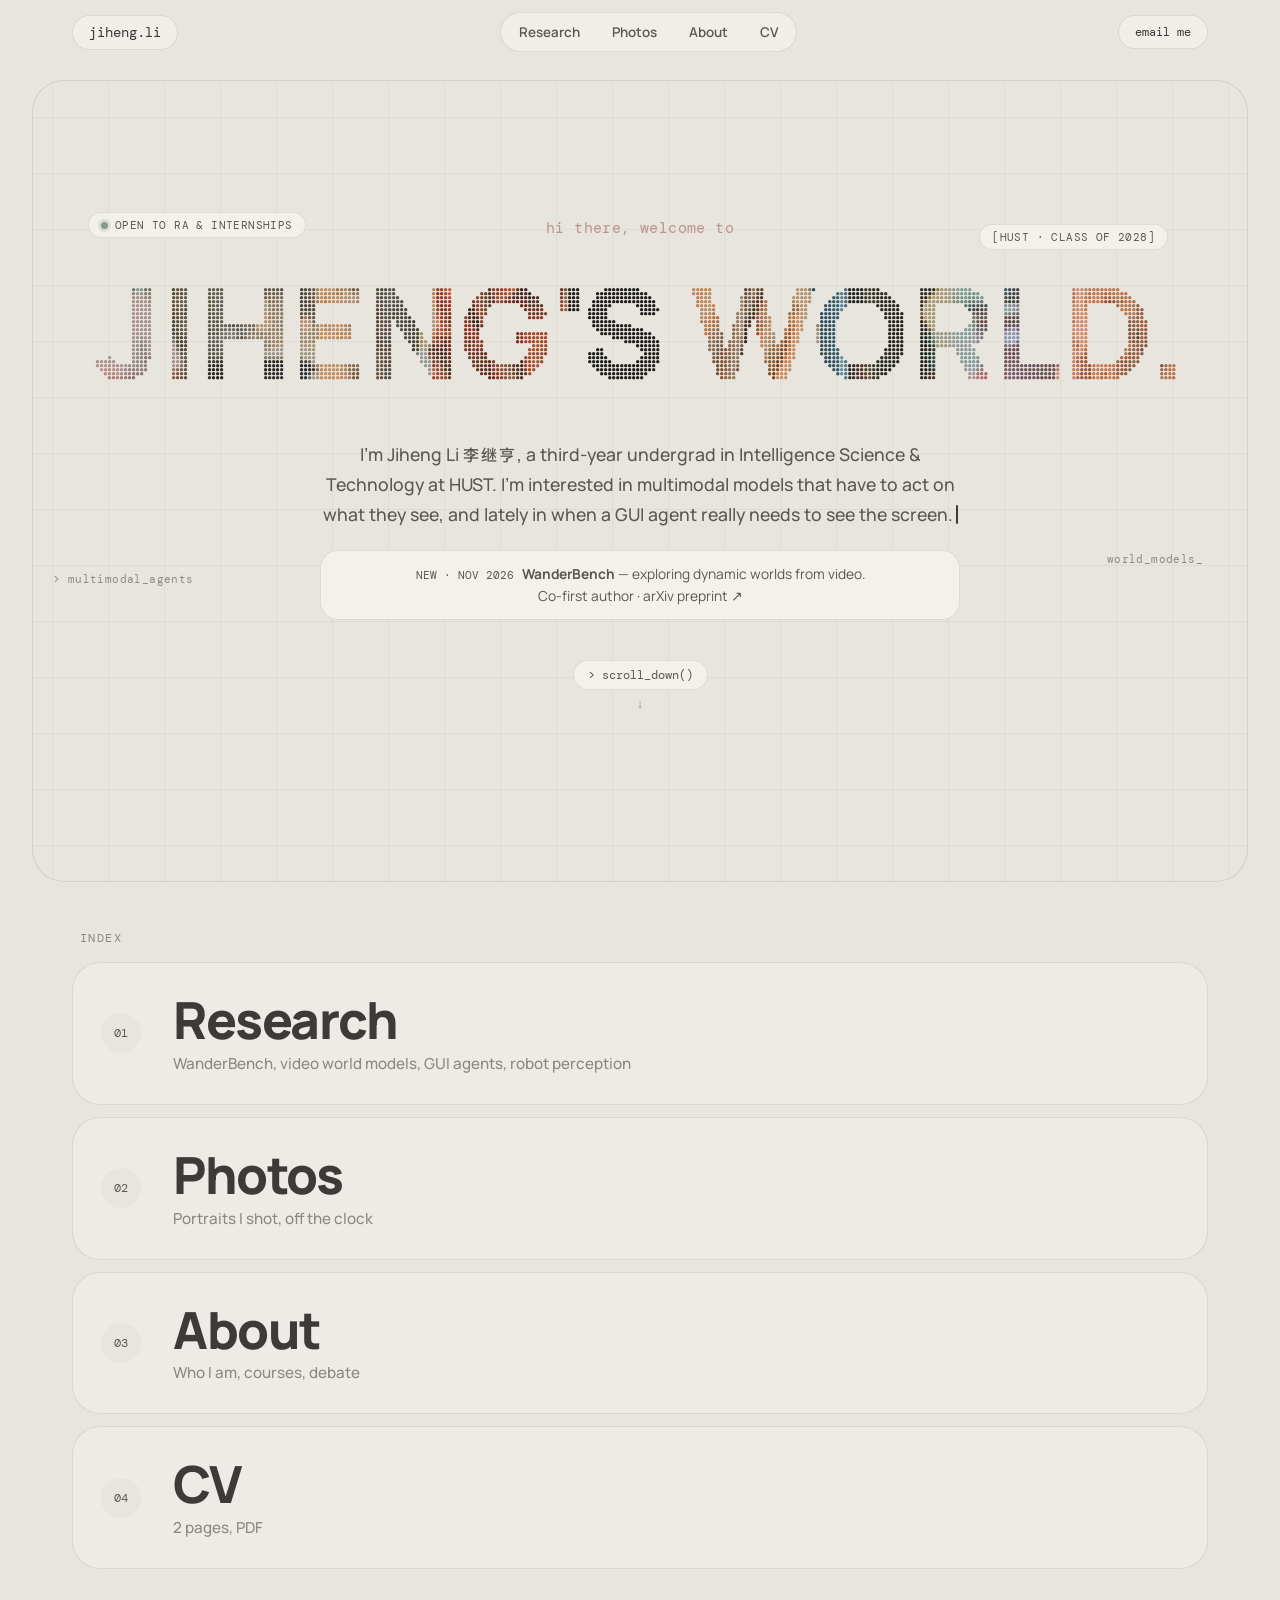
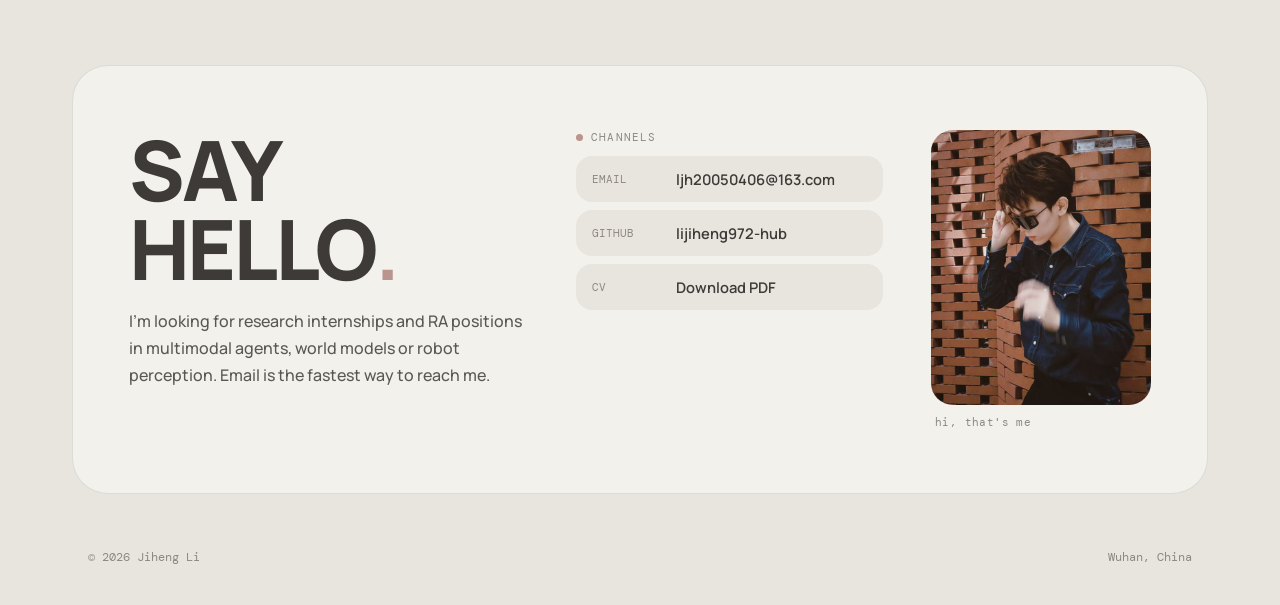
==== commit 480cd369: "Feature WanderBench research and preprint on personal site" ====
--- a/index.html
+++ b/index.html
@@ -4,7 +4,7 @@
 <meta charset="UTF-8">
 <meta name="viewport" content="width=device-width, initial-scale=1.0">
 <title>Jiheng Li</title>
-<meta name="description" content="Jiheng Li (李继亨) — undergraduate at HUST working on multimodal models, world models from gameplay video, GUI agents and robot perception.">
+<meta name="description" content="Jiheng Li (李继亨) — undergraduate at HUST working on multimodal models, video world models, WanderBench, GUI agents and robot perception.">
 <link rel="preconnect" href="https://fonts.googleapis.com">
 <link rel="preconnect" href="https://fonts.gstatic.com" crossorigin>
 <link href="https://fonts.googleapis.com/css2?family=Manrope:wght@400;500;600;700;800&family=DM+Mono:wght@400;500&display=swap" rel="stylesheet">
@@ -62,6 +62,10 @@
 
   .lede { max-width: 640px; margin: 16px auto 0; font-size: 1.1rem; line-height: 1.7; color: var(--ink-2); font-weight: 500; }
   .lede .cn { font-family: 'Noto Sans SC', sans-serif; font-size: 1rem; letter-spacing: 2px; }
+  .research-update { display: block; max-width: 640px; margin: 20px auto 0; padding: 12px 18px; border: 1px solid var(--line); border-radius: 18px; background: var(--surface); color: var(--ink-2); font-size: .86rem; line-height: 1.6; text-decoration: none; }
+  .research-update span { font-family: var(--mono); font-size: .7rem; color: var(--ink-2); margin-right: 8px; }
+  .research-update:hover { border-color: var(--blue); }
+  .research-update:focus-visible { outline: 2px solid var(--ink); outline-offset: 4px; }
   .cursor { display: inline-block; width: 2px; height: 1.1em; border-radius: 2px; background: var(--ink); vertical-align: -3px; margin-left: 3px; animation: blink 1.05s steps(2, start) infinite; }
   @keyframes blink { to { visibility: hidden; } }
 
@@ -177,6 +181,8 @@
 
       <p class="lede">I'm Jiheng Li <span class="cn">李继亨</span>, a third-year undergrad in Intelligence Science &amp; Technology at HUST. I'm interested in multimodal models that have to act on what they see, and lately in when a GUI agent really needs to see the screen.<span class="cursor"></span></p>
 
+      <a class="research-update" href="research.html#wanderbench"><span>NEW · NOV 2026</span><strong>WanderBench</strong> — exploring dynamic worlds from video.<br>Co-first author · arXiv preprint ↗</a>
+
       <a class="scroll-cue" href="#index"><span>&gt; scroll_down()</span>↓</a>
     </div>
   </section>
@@ -185,7 +191,7 @@
     <div class="wrap">
       <div class="kicker">INDEX</div>
       <div class="rows">
-        <a class="row" href="research.html" style="--c:var(--blue)"><span class="no">01</span><div><h2>Research</h2><p>World models from gameplay video, GUI agents, robot perception</p></div><span class="arrow">→</span></a>
+        <a class="row" href="research.html" style="--c:var(--blue)"><span class="no">01</span><div><h2>Research</h2><p>WanderBench, video world models, GUI agents, robot perception</p></div><span class="arrow">→</span></a>
         <a class="row" href="photos.html" style="--c:var(--sage)"><span class="no">02</span><div><h2>Photos</h2><p>Portraits I shot, off the clock</p></div><span class="arrow">→</span></a>
         <a class="row" href="about.html" style="--c:var(--rose)"><span class="no">03</span><div><h2>About</h2><p>Who I am, courses, debate</p></div><span class="arrow">→</span></a>
         <a class="row" href="cv.pdf" style="--c:var(--mauve)"><span class="no">04</span><div><h2>CV</h2><p>2 pages, PDF</p></div><span class="arrow">→</span></a>
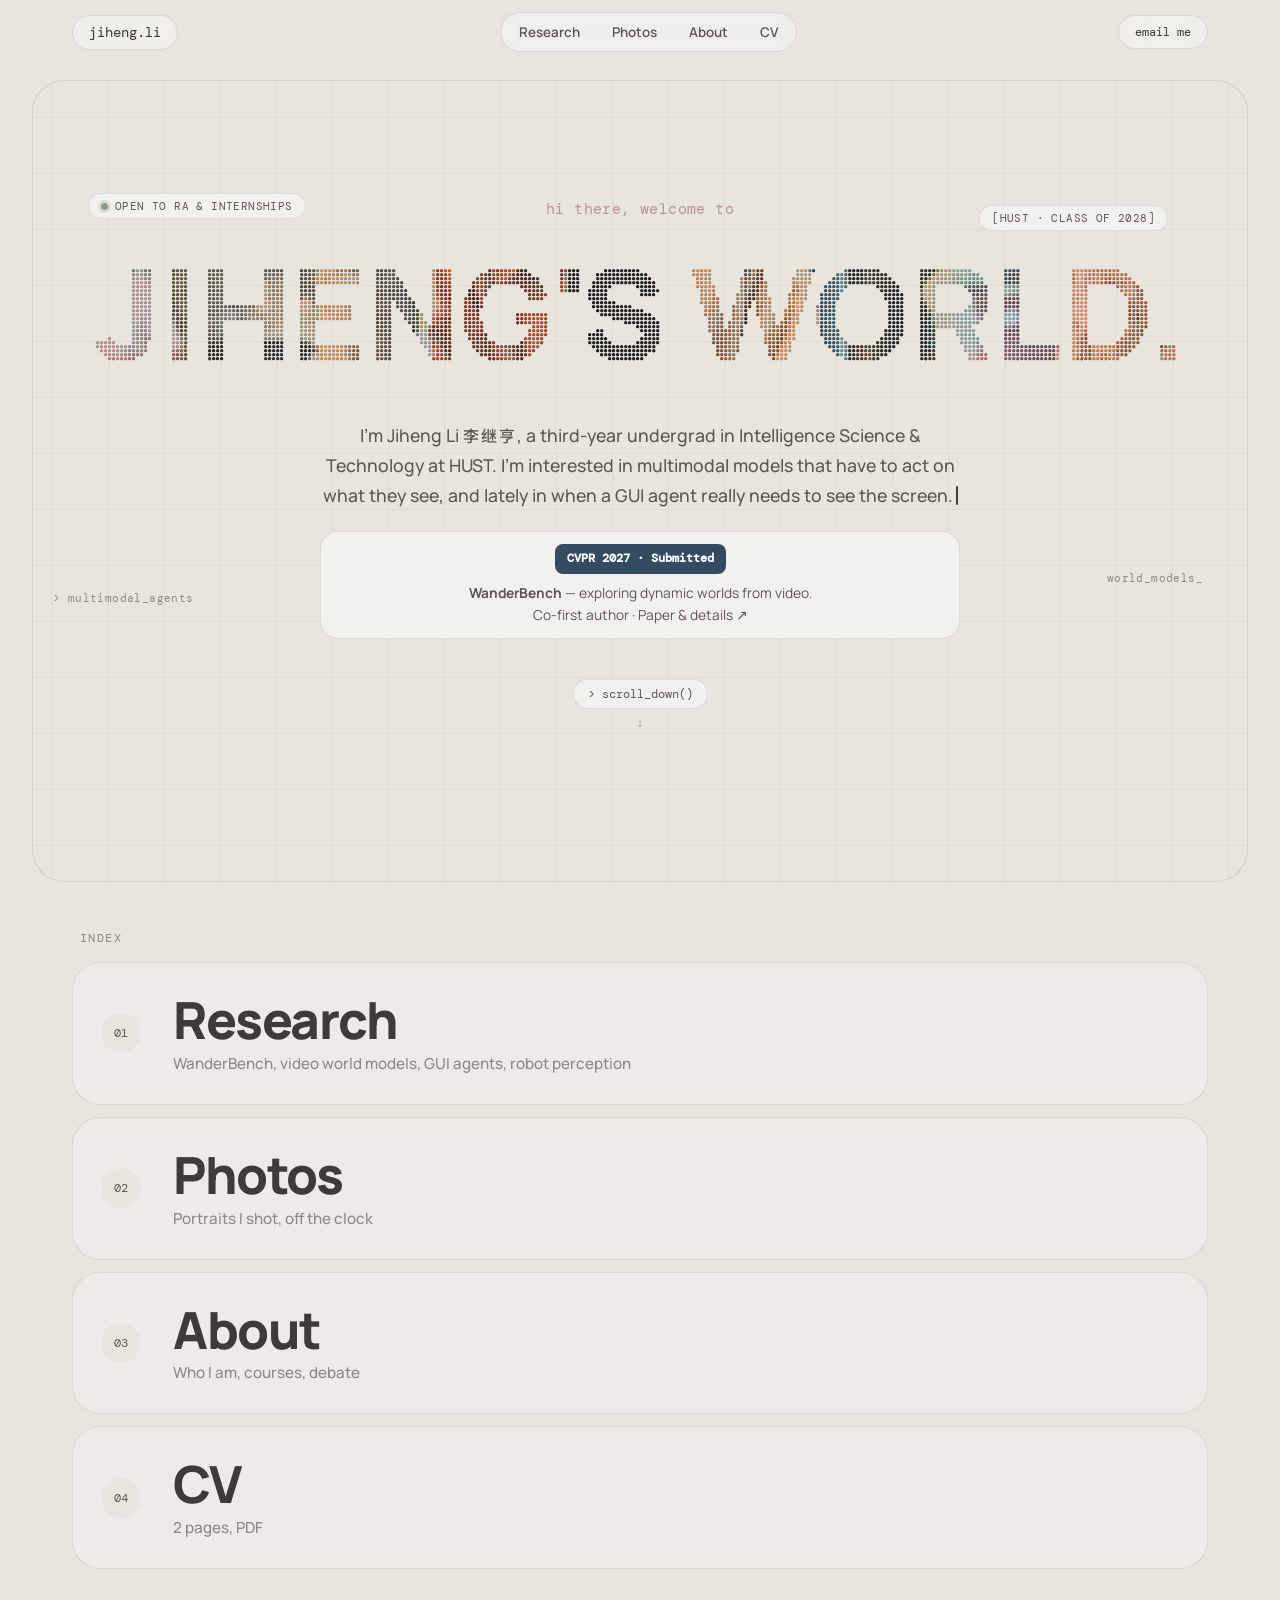
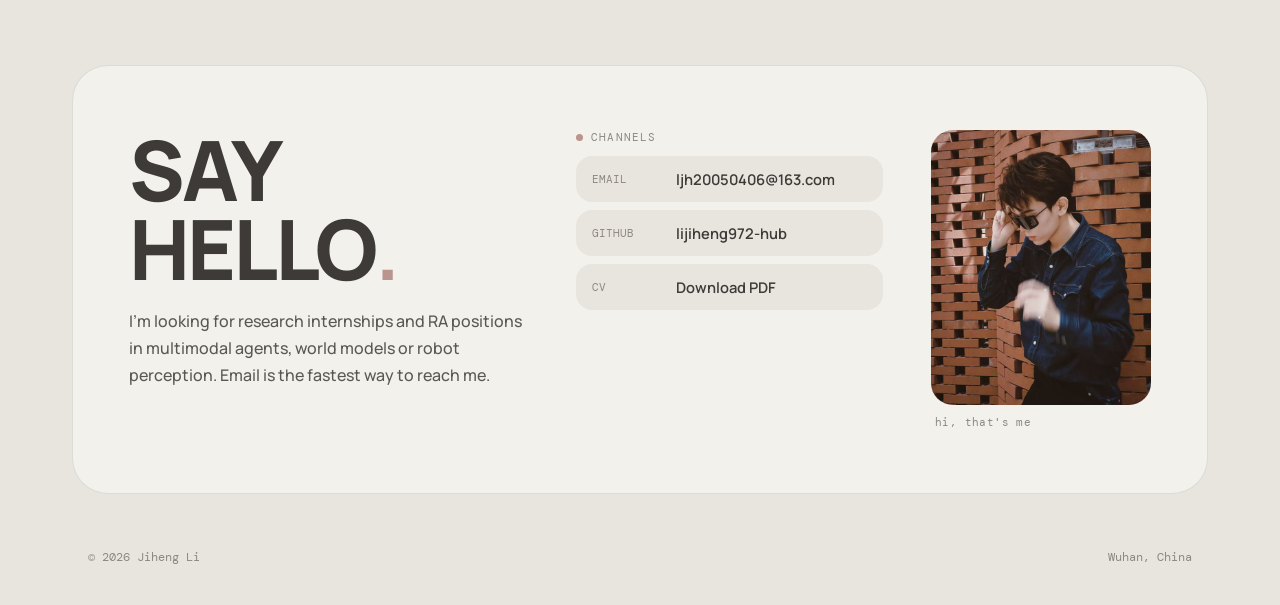
==== commit 83162a4b: "Highlight CVPR 2027 submission status" ====
--- a/index.html
+++ b/index.html
@@ -64,6 +64,7 @@
   .lede .cn { font-family: 'Noto Sans SC', sans-serif; font-size: 1rem; letter-spacing: 2px; }
   .research-update { display: block; max-width: 640px; margin: 20px auto 0; padding: 12px 18px; border: 1px solid var(--line); border-radius: 18px; background: var(--surface); color: var(--ink-2); font-size: .86rem; line-height: 1.6; text-decoration: none; }
   .research-update span { font-family: var(--mono); font-size: .7rem; color: var(--ink-2); margin-right: 8px; }
+  .research-update .submission-status { display: inline-block; margin: 0 0 8px; padding: 5px 12px; border-radius: 8px; background: #354c60; color: #fff; font-size: .78rem; font-weight: 600; }
   .research-update:hover { border-color: var(--blue); }
   .research-update:focus-visible { outline: 2px solid var(--ink); outline-offset: 4px; }
   .cursor { display: inline-block; width: 2px; height: 1.1em; border-radius: 2px; background: var(--ink); vertical-align: -3px; margin-left: 3px; animation: blink 1.05s steps(2, start) infinite; }
@@ -181,7 +182,7 @@
 
       <p class="lede">I'm Jiheng Li <span class="cn">李继亨</span>, a third-year undergrad in Intelligence Science &amp; Technology at HUST. I'm interested in multimodal models that have to act on what they see, and lately in when a GUI agent really needs to see the screen.<span class="cursor"></span></p>
 
-      <a class="research-update" href="research.html#wanderbench"><span>NEW · NOV 2026</span><strong>WanderBench</strong> — exploring dynamic worlds from video.<br>Co-first author · arXiv preprint ↗</a>
+      <a class="research-update" href="research.html#wanderbench"><span class="submission-status">CVPR 2027 · Submitted</span><br><strong>WanderBench</strong> — exploring dynamic worlds from video.<br>Co-first author · Paper &amp; details ↗</a>
 
       <a class="scroll-cue" href="#index"><span>&gt; scroll_down()</span>↓</a>
     </div>
